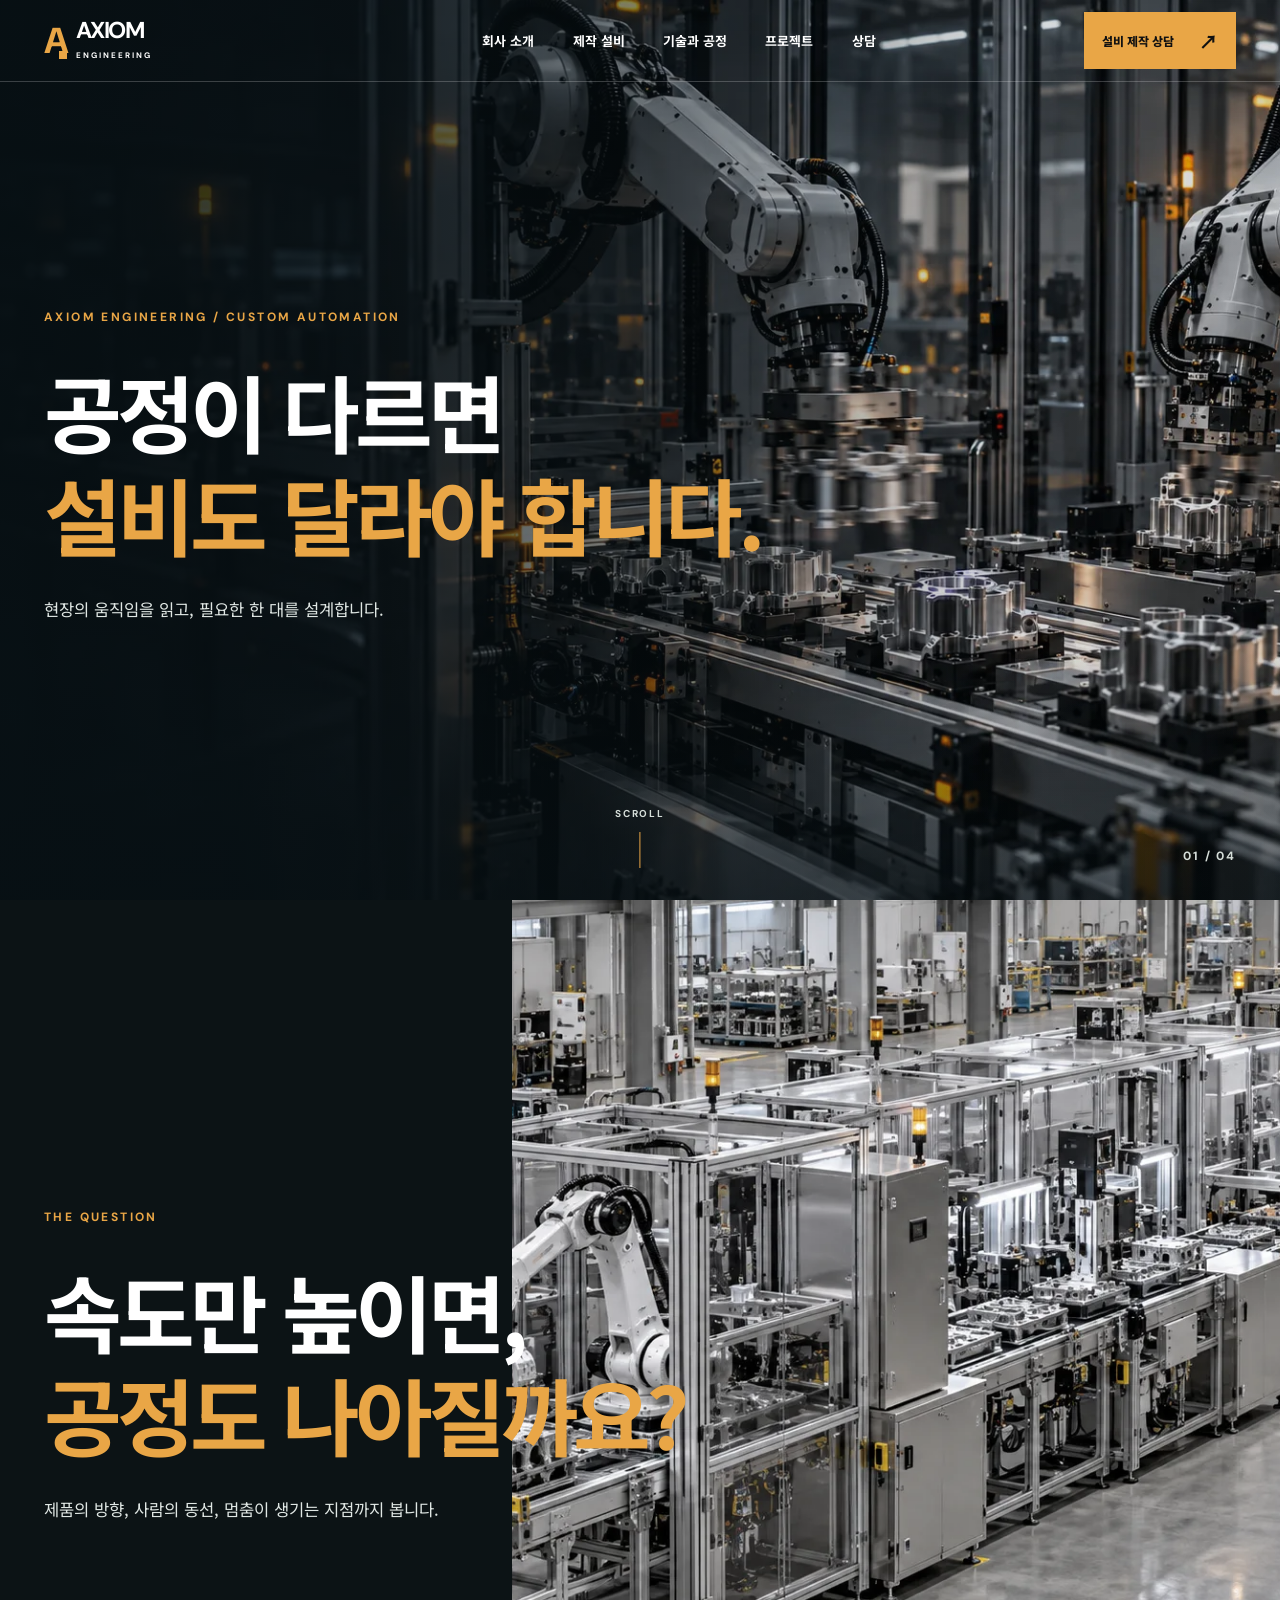
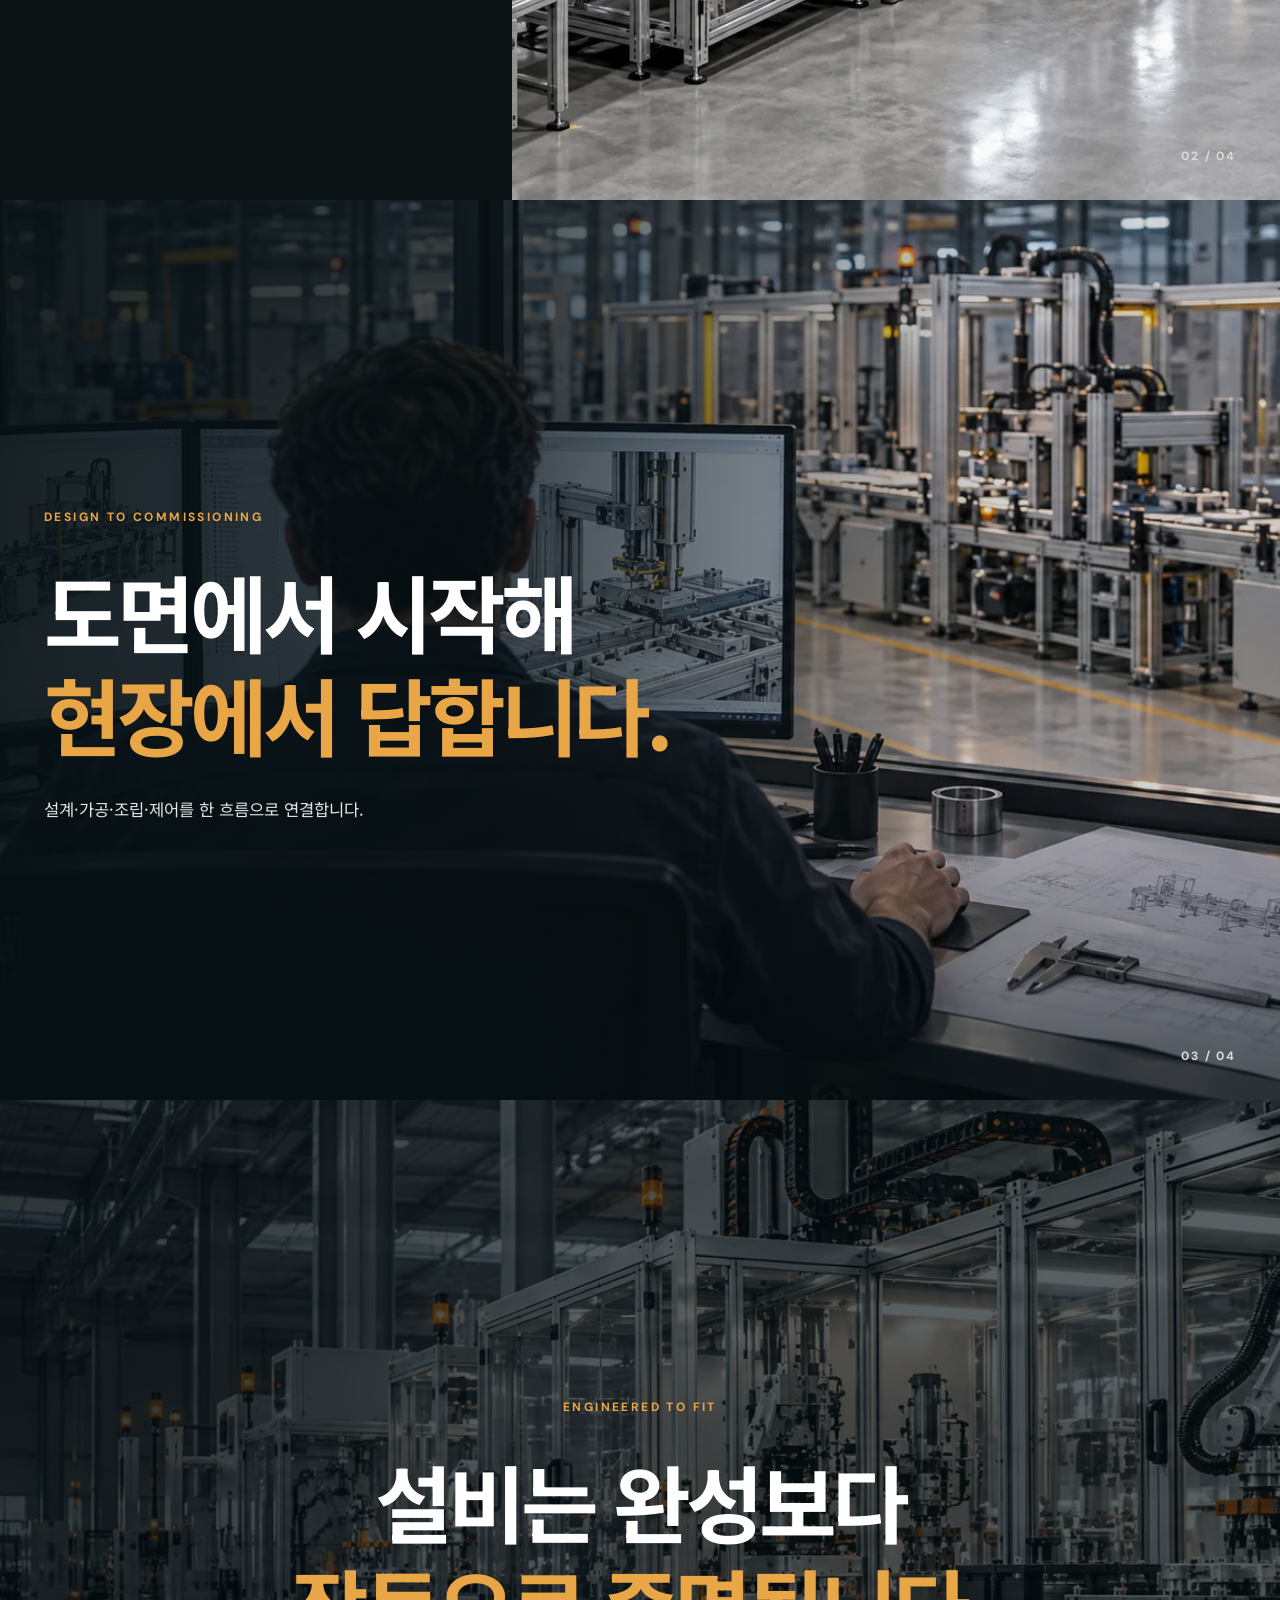
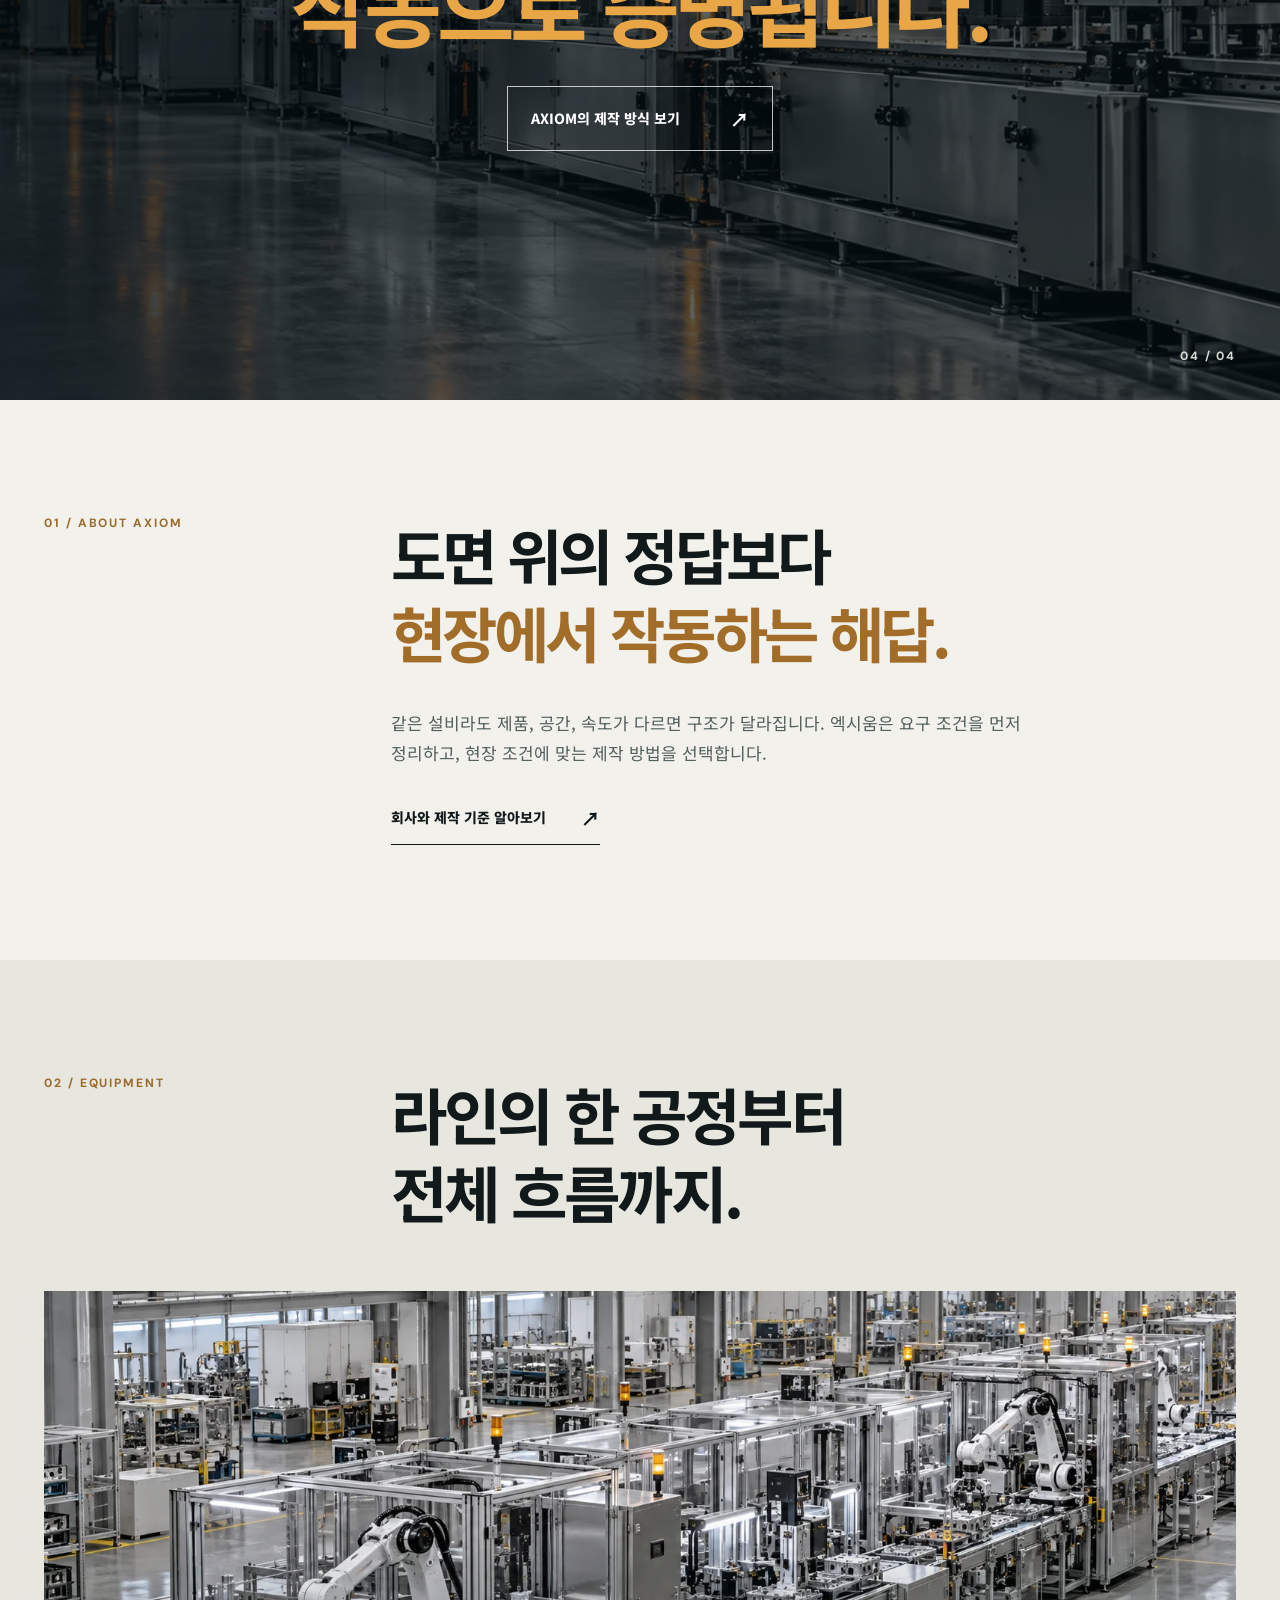
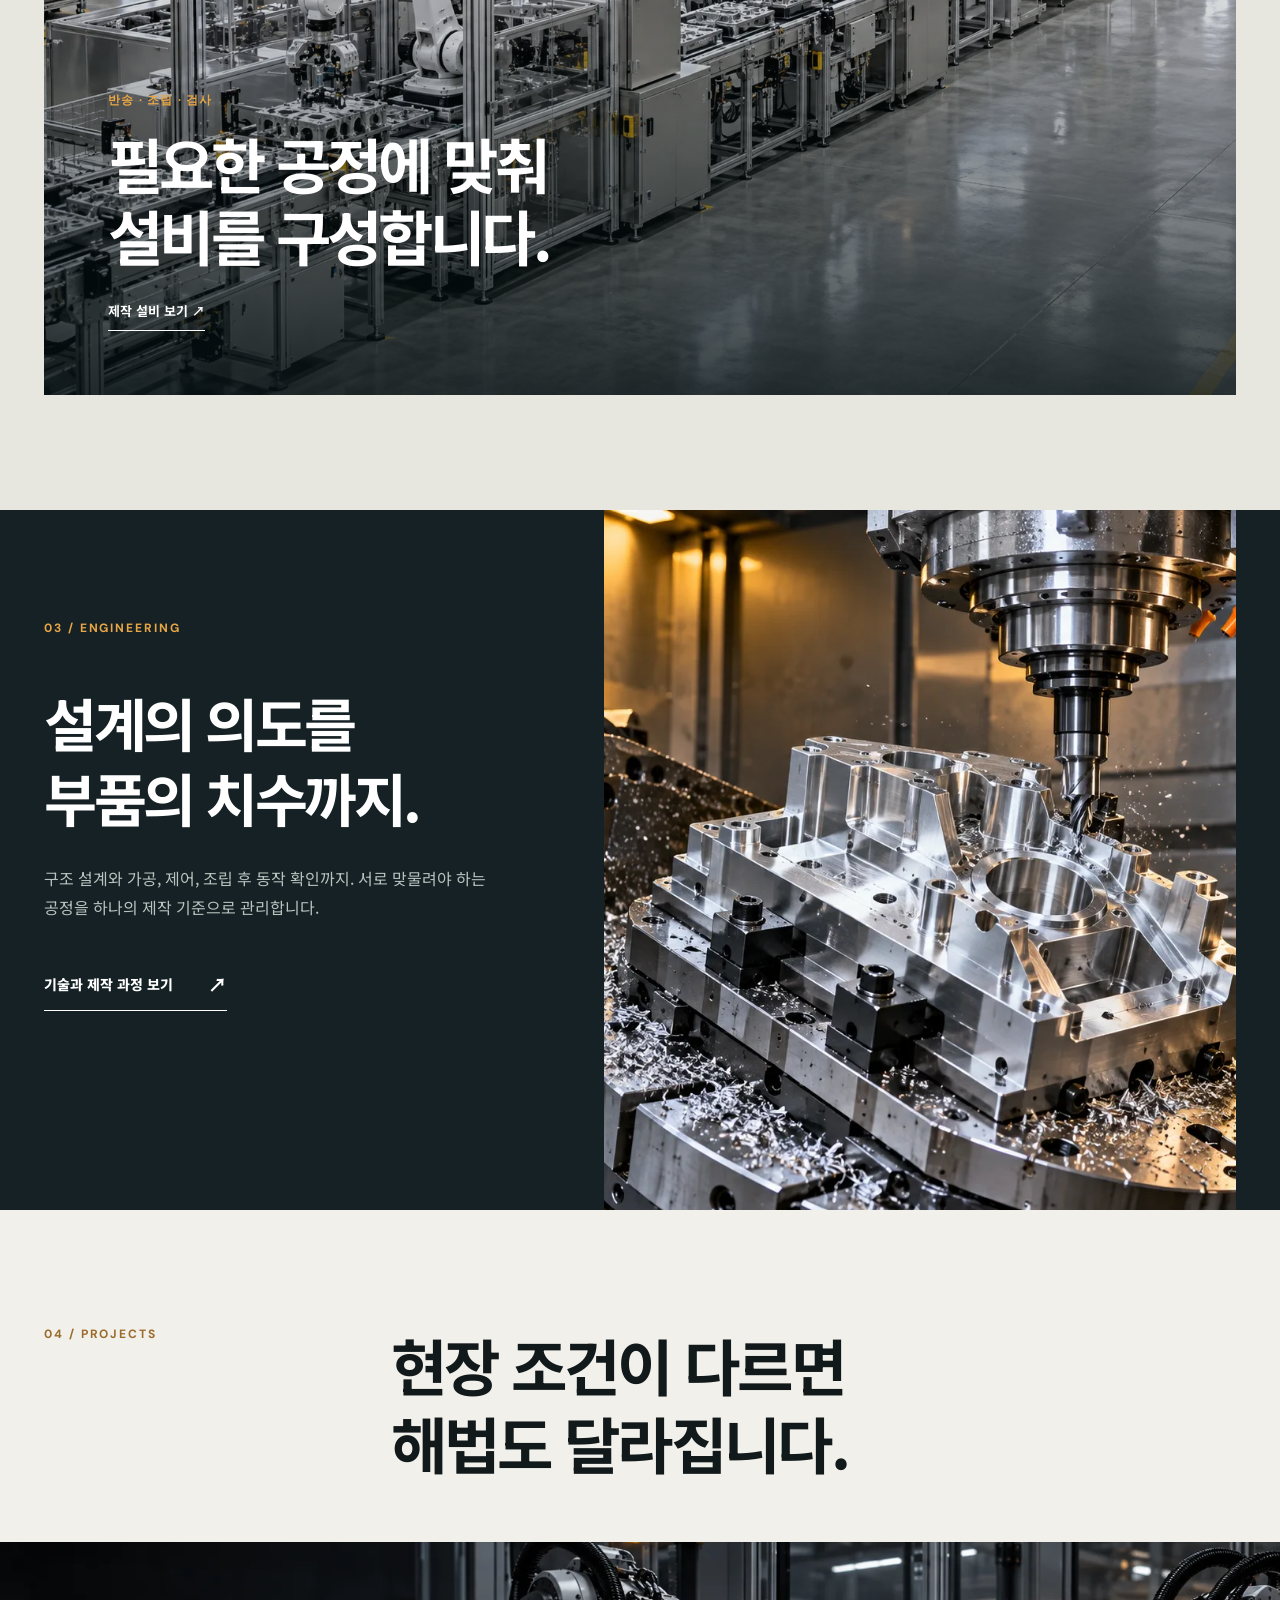
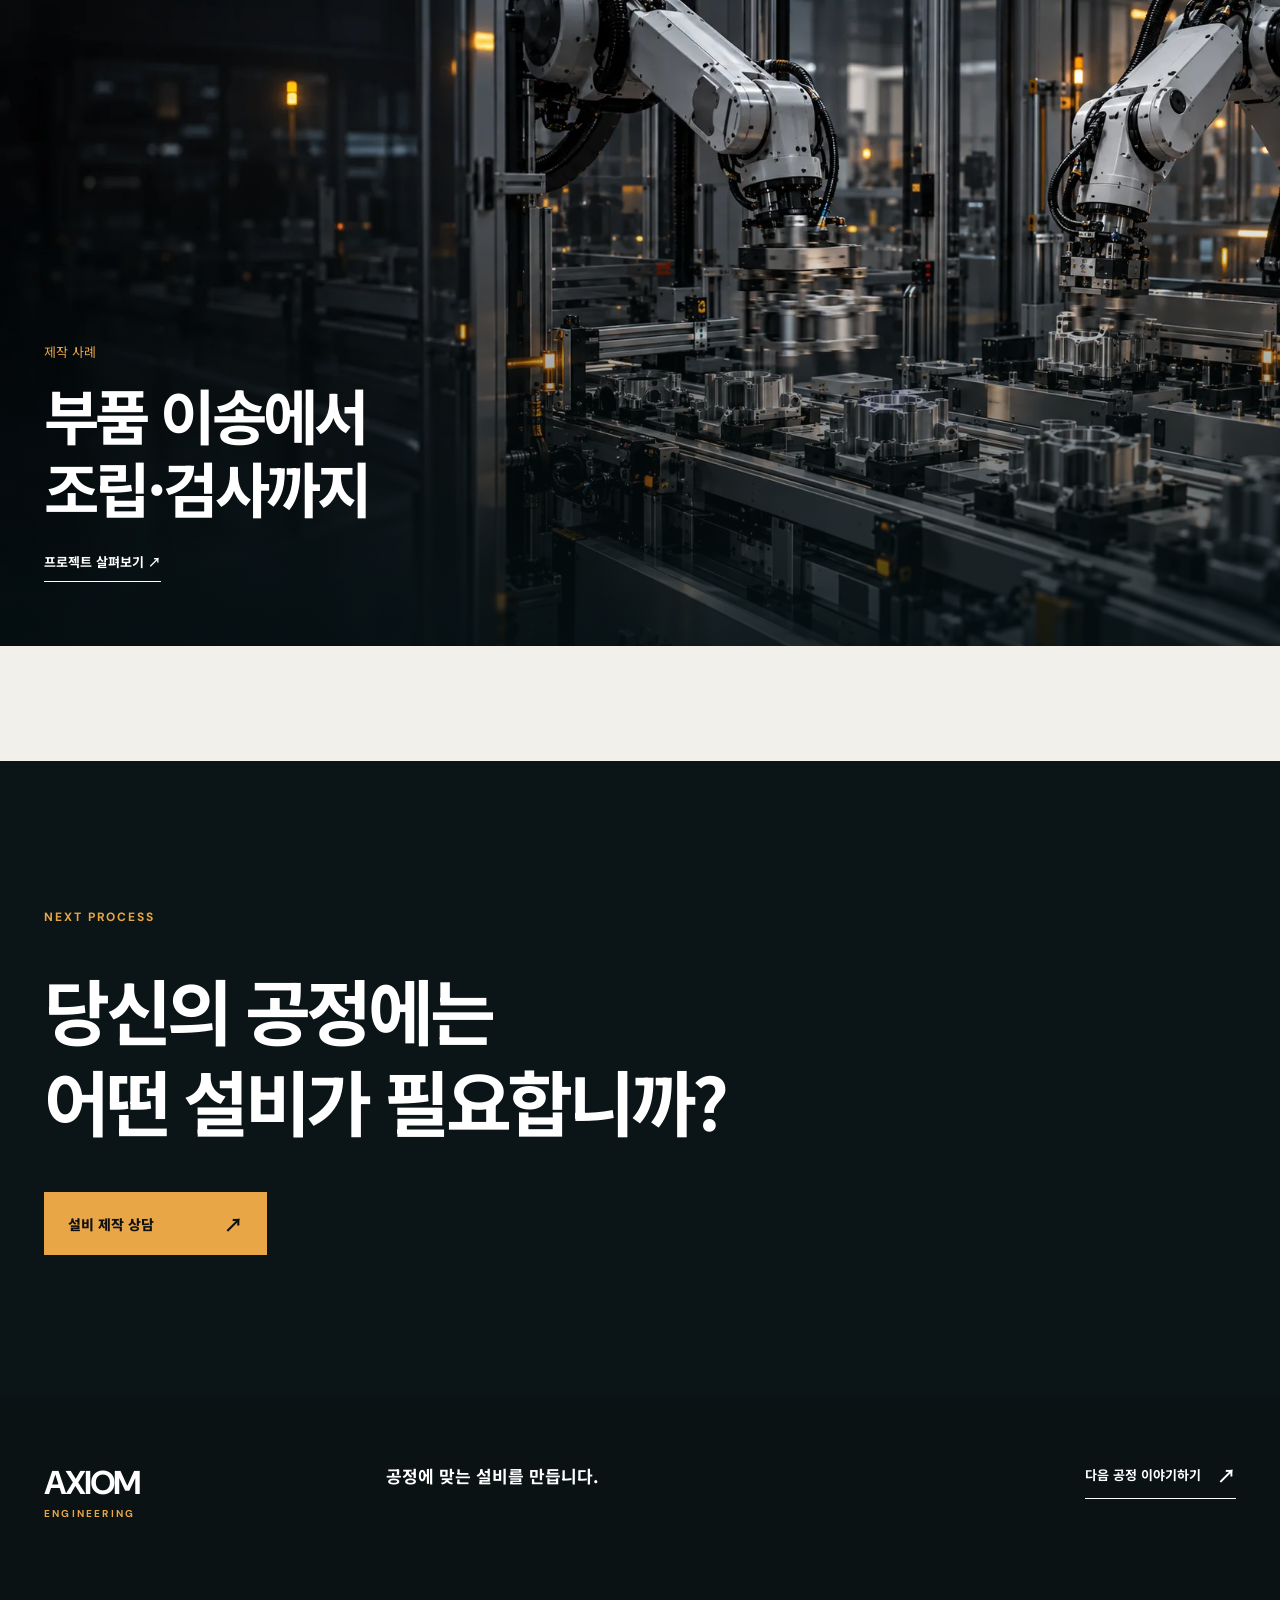
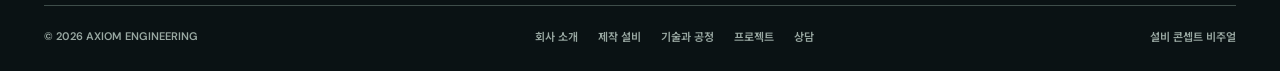
==== index.html @ be12b3aa "Add files via upload" ====
<!doctype html><html lang="ko"><head><meta charset="utf-8"><meta name="viewport" content="width=device-width, initial-scale=1"><meta name="theme-color" content="#0d1518"><meta name="description" content="맞춤형 자동화 설비. 공정을 이해하는 설계부터 제작, 조립, 시운전까지."><title>공정에 맞는 설비를 만듭니다 | AXIOM ENGINEERING</title><link rel="icon" type="image/svg+xml" href="data:image/svg+xml,%3Csvg xmlns='http://www.w3.org/2000/svg' viewBox='0 0 64 64'%3E%3Crect width='64' height='64' fill='%23101719'/%3E%3Cpath d='M9 49 27 15h10l18 34H43l-5-10H26l-5 10Zm21-19h4l-2-6Z' fill='%23e9a646'/%3E%3C/svg%3E"><link rel="preload" href="assets/robot-cell.webp" as="image"><link rel="stylesheet" href="intro.css"><link rel="stylesheet" href="site.css"><script defer src="site.js"></script></head><body data-page="home" data-home="true"><a class="skip-link" href="#main">본문으로 바로가기</a><div class="intro" id="intro" aria-label="사이트 오프닝 애니메이션">
    <div class="intro-grain" aria-hidden="true"></div>
    <div class="steel-panel steel-panel--left" aria-hidden="true"><span class="panel-stamp">AX / 01</span></div>
    <div class="steel-panel steel-panel--right" aria-hidden="true"><span class="panel-stamp">ENGINEERED TO FIT</span></div>
    <div class="seam" aria-hidden="true"></div>
    <div class="bolt" aria-hidden="true"><div class="bolt-ring"><div class="bolt-head"><span class="bolt-slot"></span></div></div></div>
    <img class="driver" src="assets/driver.webp" alt="" aria-hidden="true">
    <div class="intro-mark" aria-hidden="true"><span>AXIOM</span><small>ENGINEERING</small></div>
    <button class="intro-skip" id="introSkip" type="button">건너뛰기 <span aria-hidden="true">↗</span></button>
  </div>
<header class="site-header" id="siteHeader"><a class="brand" href="index.html" aria-label="AXIOM ENGINEERING 홈"><span class="brand-a">A<span></span></span><span class="brand-word">AXIOM<small>ENGINEERING</small></span></a><nav class="desktop-nav" aria-label="주 메뉴"><a href="company.html" >회사 소개</a><a href="equipment.html" >제작 설비</a><a href="engineering.html" >기술과 공정</a><a href="projects.html" >프로젝트</a><a href="contact.html" >상담</a></nav><a class="header-cta" href="contact.html">설비 제작 상담 <span aria-hidden="true">↗</span></a><button class="menu-toggle" id="menuToggle" type="button" aria-controls="mobileMenu" aria-expanded="false" aria-label="메뉴 열기"><span></span><span></span></button></header><nav class="mobile-menu" id="mobileMenu" aria-label="모바일 메뉴"><a href="company.html" >회사 소개</a><a href="equipment.html" >제작 설비</a><a href="engineering.html" >기술과 공정</a><a href="projects.html" >프로젝트</a><a href="contact.html" >상담</a></nav><main id="main"><div class="story" id="prologue" aria-label="AXIOM의 제작 이야기"><section class="story-scene story-first" data-scene="1" style="--scene-image:url('assets/robot-cell.webp')" aria-labelledby="storyTitle"><div class="story-inner wrap"><p class="story-kicker">AXIOM ENGINEERING / CUSTOM AUTOMATION</p><h1 id="storyTitle">공정이 다르면<br><em>설비도 달라야 합니다.</em></h1><p class="story-lead">현장의 움직임을 읽고, 필요한 한 대를 설계합니다.</p></div><span class="scene-side">01 / 04</span><span class="scene-cue">SCROLL <i></i></span></section>
  <section class="story-scene story-question" data-scene="2" aria-labelledby="storyQuestion"><div class="story-question-image"><img src="assets/line.webp" alt="자동화 생산라인 콘셉트 비주얼" loading="lazy"></div><div class="story-inner wrap"><p class="story-kicker">THE QUESTION</p><h2 id="storyQuestion">속도만 높이면,<br><em>공정도 나아질까요?</em></h2><p class="story-lead">제품의 방향, 사람의 동선, 멈춤이 생기는 지점까지 봅니다.</p></div><span class="scene-side">02 / 04</span></section>
  <section class="story-scene story-design" data-scene="3" style="--scene-image:url('assets/design.webp')" aria-labelledby="storyDesign"><div class="story-inner wrap"><p class="story-kicker">DESIGN TO COMMISSIONING</p><h2 id="storyDesign">도면에서 시작해<br><em>현장에서 답합니다.</em></h2><p class="story-lead">설계·가공·조립·제어를 한 흐름으로 연결합니다.</p></div><span class="scene-side">03 / 04</span></section>
  <section class="story-scene story-gateway" data-scene="4" style="--scene-image:url('assets/hero.webp')" aria-labelledby="storyGateway"><div class="story-inner wrap"><p class="story-kicker">ENGINEERED TO FIT</p><h2 id="storyGateway">설비는 완성보다<br><em>작동으로 증명됩니다.</em></h2><a class="gateway-link" href="#site-home">AXIOM의 제작 방식 보기 <span aria-hidden="true">↗</span></a></div><span class="scene-side">04 / 04</span></section></div>
  <div id="site-home" class="home-chapter"><section class="home-thesis pad-section"><div class="wrap thesis-layout"><span class="chapter-label">01 / ABOUT AXIOM</span><div><h2>도면 위의 정답보다<br><em>현장에서 작동하는 해답.</em></h2><p>같은 설비라도 제품, 공간, 속도가 다르면 구조가 달라집니다. 엑시움은 요구 조건을 먼저 정리하고, 현장 조건에 맞는 제작 방법을 선택합니다.</p><a class="under-link" href="company.html">회사와 제작 기준 알아보기 <span aria-hidden="true">↗</span></a></div></div></section>
  <section class="home-equipment pad-section"><div class="wrap"><div class="feature-heading"><span class="chapter-label">02 / EQUIPMENT</span><h2>라인의 한 공정부터<br>전체 흐름까지.</h2></div><a class="equipment-feature" href="equipment.html"><img src="assets/line.webp" alt="자동 반송 및 조립라인 콘셉트 비주얼" loading="lazy"><span class="equipment-feature-copy"><small>반송 · 조립 · 검사</small><strong>필요한 공정에 맞춰<br>설비를 구성합니다.</strong><b>제작 설비 보기 ↗</b></span></a></div></section>
  <section class="home-process"><div class="wrap"><div><span class="chapter-label light">03 / ENGINEERING</span><h2>설계의 의도를<br>부품의 치수까지.</h2><p>구조 설계와 가공, 제어, 조립 후 동작 확인까지. 서로 맞물려야 하는 공정을 하나의 제작 기준으로 관리합니다.</p><a class="under-link light-link" href="engineering.html">기술과 제작 과정 보기 <span aria-hidden="true">↗</span></a></div><img src="assets/machining.webp" alt="정밀 금속 가공 콘셉트 비주얼" loading="lazy"></div></section>
  <section class="home-project pad-section"><div class="wrap project-home-head"><span class="chapter-label">04 / PROJECTS</span><h2>현장 조건이 다르면<br>해법도 달라집니다.</h2></div><a class="project-home-image" href="projects.html"><img src="assets/robot-cell.webp" alt="로봇 조립 셀 콘셉트 비주얼" loading="lazy"><span><small>제작 사례</small><strong>부품 이송에서<br>조립·검사까지</strong><b>프로젝트 살펴보기 ↗</b></span></a></section>
  <section class="home-finale"><div class="wrap"><span class="chapter-label light">NEXT PROCESS</span><h2>당신의 공정에는<br>어떤 설비가 필요합니까?</h2><a class="solid-link" href="contact.html">설비 제작 상담 <span aria-hidden="true">↗</span></a></div></section></div></main><footer class="site-footer"><div class="footer-top wrap"><a class="footer-logo" href="index.html">AXIOM <span>ENGINEERING</span></a><p>공정에 맞는 설비를 만듭니다.</p><a href="contact.html" class="footer-contact">다음 공정 이야기하기 <span aria-hidden="true">↗</span></a></div><div class="footer-bottom wrap"><span>© 2026 AXIOM ENGINEERING</span><nav aria-label="하단 메뉴"><a href="company.html">회사 소개</a><a href="equipment.html">제작 설비</a><a href="engineering.html">기술과 공정</a><a href="projects.html">프로젝트</a><a href="contact.html">상담</a></nav><span>설비 콘셉트 비주얼</span></div></footer></body></html>
---- intro.css ----
/* opening: all moving parts use compositor-friendly transforms */
.intro{position:fixed;inset:0;z-index:100;overflow:hidden;background:transparent;visibility:hidden;pointer-events:none}.intro.play{visibility:visible;pointer-events:auto}.intro.complete{visibility:hidden;transition:visibility 0s .4s}.intro-grain{position:absolute;inset:0;opacity:.13;background-image:repeating-linear-gradient(0deg,transparent 0 3px,#fff 3px 4px);pointer-events:none}.steel-panel{position:absolute;top:-2%;bottom:-2%;width:50.15%;background:linear-gradient(110deg,#455055 0%,#202a2e 15%,#596267 47%,#2f393d 70%,#171f22 100%);box-shadow:inset 0 0 50px #0d1417,inset 0 1px 1px #d8ddda;will-change:transform}.steel-panel:before{content:"";position:absolute;inset:0;background:repeating-linear-gradient(0deg,rgba(255,255,255,.018) 0 1px,transparent 1px 5px),linear-gradient(90deg,transparent 0 3%,rgba(0,0,0,.2) 3.2%,transparent 3.5% 96%,rgba(255,255,255,.22) 96.3%,transparent 96.6%)}.steel-panel:after{content:"";position:absolute;top:4%;bottom:4%;width:1px;background:rgba(255,255,255,.18);box-shadow:0 0 20px rgba(0,0,0,.6)}.steel-panel--left{left:0;border-right:2px solid #7e898b}.steel-panel--left:after{left:5%}.steel-panel--right{right:0;border-left:2px solid #697477}.steel-panel--right:after{right:5%}.panel-stamp{position:absolute;bottom:6%;left:8%;font:600 11px var(--latin);letter-spacing:.24em;color:#8e9a9d}.steel-panel--right .panel-stamp{left:auto;right:8%}.seam{position:absolute;z-index:2;top:0;bottom:0;left:50%;width:1px;background:#0a0f11;box-shadow:0 0 16px 8px rgba(0,0,0,.32)}.bolt{position:absolute;z-index:4;left:50%;top:50%;width:170px;height:170px;transform:translate(-50%,-50%);border-radius:50%;background:radial-gradient(circle at 35% 28%,#b9c0bf,#596367 36%,#161f23 63%,#a3adac 70%,#323d41 76%,#0f181b 85%);border:2px solid #99a3a4;box-shadow:0 22px 45px #05090bbd,0 0 0 12px #232e32,0 0 0 15px #758084;will-change:transform,opacity}.bolt-ring{position:absolute;inset:16px;border-radius:50%;border:3px solid #798589;box-shadow:inset 0 2px 8px #0c1417,0 1px 2px #e1e6e1}.bolt-head{position:absolute;inset:20px;border-radius:50%;background:radial-gradient(circle at 36% 27%,#d9dedb,#69757a 49%,#263136 72%,#10191c);border:2px solid #c4ccca;box-shadow:inset -9px -10px 17px #111a1e}.bolt-slot{position:absolute;left:50%;top:50%;width:64%;height:15%;transform:translate(-50%,-50%) rotate(-15deg);border-radius:10px;background:linear-gradient(#0b1417,#263236 55%,#536166);box-shadow:inset 0 2px 3px #050a0b,0 1px 1px #c5cecc}.bolt-slot:after{content:"";position:absolute;left:50%;top:50%;width:23%;height:430%;transform:translate(-50%,-50%);border-radius:8px;background:linear-gradient(90deg,#0b1417,#263236 55%,#536166);box-shadow:inset 0 2px 3px #050a0b}.driver{position:absolute;z-index:6;width:clamp(380px,45vw,630px);height:auto;left:50%;top:50%;transform:translate(100vw,-24%);filter:drop-shadow(0 18px 18px #05090ba8);will-change:transform,opacity}.intro-mark{position:absolute;z-index:3;top:8%;left:5%;display:flex;flex-direction:column;color:#d9dedc;font:700 clamp(32px,4vw,58px) var(--latin);letter-spacing:-.07em;line-height:.9}.intro-mark small{font-size:11px;letter-spacing:.27em;margin-top:12px}.intro-skip{position:absolute;z-index:8;right:4%;bottom:5%;border:0;background:none;color:#e8eae8;font:600 12px var(--font);letter-spacing:.05em;padding:12px}.intro-skip span{margin-left:8px;font-size:16px}.intro.play .intro-grain{animation:grainOut 3.5s ease forwards}.intro.play .driver{animation:driverMove 3.5s cubic-bezier(.28,.02,.24,1) forwards}.intro.play .bolt{animation:boltMove 3.5s ease-in-out forwards}.intro.play .bolt-slot{animation:slotTurn 3.5s ease-in-out forwards}.intro.play .steel-panel--left{animation:panelLeft 3.5s cubic-bezier(.7,0,.19,1) forwards}.intro.play .steel-panel--right{animation:panelRight 3.5s cubic-bezier(.7,0,.19,1) forwards}.intro.play .seam{animation:seamOut 3.5s ease forwards}.intro.play .intro-mark,.intro.play .intro-skip{animation:markOut 3.5s ease forwards}@keyframes grainOut{0%,67%{opacity:.13}82%,100%{opacity:0}}@keyframes driverMove{0%,10%{transform:translate(100vw,-24%)}34%{transform:translate(1.5%,-24%)}42%,59%{transform:translate(0,-24%)}73%{transform:translate(31%,-24%)}100%{transform:translate(110vw,-24%)}}@keyframes boltMove{0%,36%{transform:translate(-50%,-50%) scale(1);opacity:1}60%{transform:translate(-50%,-50%) scale(.88);opacity:1}73%{transform:translate(36%,-50%) scale(.75);opacity:1}83%,100%{transform:translate(180vw,-50%) scale(.68);opacity:0}}@keyframes slotTurn{0%,38%{transform:translate(-50%,-50%) rotate(-15deg)}60%{transform:translate(-50%,-50%) rotate(-735deg)}100%{transform:translate(-50%,-50%) rotate(-735deg)}}@keyframes panelLeft{0%,67%{transform:translateX(0)}100%{transform:translateX(-103%)}}@keyframes panelRight{0%,67%{transform:translateX(0)}100%{transform:translateX(103%)}}@keyframes seamOut{0%,72%{opacity:1}100%{opacity:0}}@keyframes markOut{0%,70%{opacity:1}100%{opacity:0}}.intro.complete .steel-panel--left{transform:translateX(-103%)}.intro.complete .steel-panel--right{transform:translateX(103%)}
@media(max-width:520px){.intro-mark{top:8%;left:7%}.bolt{width:120px;height:120px;box-shadow:0 18px 35px #05090bbd,0 0 0 8px #232e32,0 0 0 10px #758084}.bolt-ring{inset:11px}.bolt-head{inset:13px}.driver{width:250px;left:35%}.panel-stamp{font-size:8px}}
---- site.css ----
@import url('https://fonts.googleapis.com/css2?family=DM+Sans:wght@400;500;600;700&family=Noto+Sans+KR:wght@400;500;600;700;800&display=swap');
:root{--ink:#11191b;--deep:#0d1518;--panel:#172225;--paper:#f2f1ec;--warm:#e7e6df;--white:#fafaf7;--orange:#e9a646;--muted:#64706e;--line:#bfc6c1;--latin:'DM Sans',Arial,sans-serif;--font:'Noto Sans KR',Arial,sans-serif}*{box-sizing:border-box}html{scroll-behavior:smooth;scroll-padding-top:68px}body{margin:0;background:var(--paper);color:var(--ink);font-family:var(--font);word-break:keep-all;overflow-x:hidden}body.intro-active{overflow:hidden}button,input,textarea,select{font:inherit}button{cursor:pointer}a{color:inherit;text-decoration:none}img{display:block;width:100%;height:100%;object-fit:cover}h1,h2,h3,p,figure{margin-top:0}h1,h2,h3{letter-spacing:-.06em}p{line-height:1.8}em{font-style:normal;color:var(--orange)}::selection{background:var(--orange);color:var(--deep)}:focus-visible{outline:2px solid var(--orange);outline-offset:4px}.skip-link{position:fixed;z-index:120;top:-60px;left:20px;background:#fff;color:#111;padding:12px}.skip-link:focus{top:12px}.wrap{width:min(calc(100% - 88px),1440px);margin-inline:auto}.pad-section{padding:clamp(92px,9vw,150px) 0}.chapter-label{font:700 12px var(--latin);letter-spacing:.16em;color:#9b6b2b;white-space:nowrap}.chapter-label.light{color:var(--orange)}.under-link{display:inline-flex;align-items:center;gap:35px;font-size:14px;font-weight:800;padding:0 0 13px;border-bottom:1px solid currentColor;transition:color .2s}.under-link:hover{color:#ae7222}.under-link span,.solid-link span,.header-cta span,.gateway-link span,.footer-contact span{font-size:19px;transition:transform .25s}.under-link:hover span,.solid-link:hover span,.header-cta:hover span,.gateway-link:hover span,.footer-contact:hover span{transform:translate(4px,-4px)}.solid-link{display:inline-flex;align-items:center;justify-content:space-between;gap:70px;background:var(--orange);color:#111;padding:18px 24px;font-size:14px;font-weight:800;transition:background .25s}.solid-link:hover{background:#f4bc68}
/* global navigation */
.site-header{position:fixed;z-index:40;top:0;left:0;right:0;height:82px;padding:0 44px;display:flex;align-items:center;color:#fff;border-bottom:1px solid #ffffff35;transition:height .3s,background .3s,box-shadow .3s}.site-header.scrolled{height:68px;background:#0d1518f5;box-shadow:0 9px 24px #0004}.brand{display:flex;align-items:center;gap:11px;min-width:230px}.brand-a{position:relative;color:var(--orange);font:800 36px var(--latin);letter-spacing:-.12em}.brand-a span{display:block;position:absolute;width:8px;height:8px;background:var(--orange);bottom:5px;right:-2px}.brand-word{font:700 23px var(--latin);line-height:.86;letter-spacing:-.065em}.brand-word small{display:block;font:700 8px var(--latin);letter-spacing:.26em;margin-top:9px}.desktop-nav{display:flex;justify-content:center;align-items:center;gap:clamp(19px,3vw,48px);flex:1}.desktop-nav a{font-size:13px;font-weight:700;white-space:nowrap;transition:color .2s}.desktop-nav a:hover,.desktop-nav a[aria-current=page]{color:var(--orange)}.header-cta{background:var(--orange);color:#111;display:flex;align-items:center;gap:25px;padding:15px 18px;font-size:12px;font-weight:800;white-space:nowrap}.menu-toggle{display:none;width:43px;height:43px;padding:9px;background:transparent;border:0;margin-left:auto}.menu-toggle span{display:block;height:2px;background:#fff;margin:7px 0;transition:transform .25s}.mobile-menu{display:none}.menu-toggle[aria-expanded=true] span:first-child{transform:translateY(4.5px) rotate(45deg)}.menu-toggle[aria-expanded=true] span:last-child{transform:translateY(-4.5px) rotate(-45deg)}
/* full-screen opening chapters */
.story-scene{height:100svh;min-height:680px;position:relative;isolation:isolate;display:flex;align-items:center;color:#fff;overflow:hidden;background:#101a1d}.story-scene:before{content:"";position:absolute;z-index:-2;inset:0;background-image:var(--scene-image);background-position:center;background-size:cover;transform:scale(1.04);transition:transform 2s ease}.story-scene.is-visible:before{transform:scale(1)}.story-scene:after{content:"";position:absolute;z-index:-1;inset:0;background:linear-gradient(90deg,#071014e8 0%,#071014a8 38%,#07101425 78%),linear-gradient(0deg,#07101480,transparent 28%)}.story-inner{position:relative;z-index:1;padding-top:50px}.story-kicker{font:700 12px var(--latin);letter-spacing:.2em;color:var(--orange);margin-bottom:34px}.story-scene h1,.story-scene h2{font-size:clamp(58px,6.6vw,110px);line-height:1.22;font-weight:700;margin:0 0 30px;max-width:1100px}.story-lead{font-size:clamp(16px,1.3vw,20px);color:#e0e7e4;max-width:650px}.scene-side{position:absolute;right:44px;bottom:36px;font:700 12px var(--latin);letter-spacing:.15em;color:#d6ded9}.scene-cue{position:absolute;left:50%;bottom:32px;transform:translateX(-50%);display:flex;flex-direction:column;align-items:center;gap:12px;font:700 10px var(--latin);letter-spacing:.17em;color:#d6ded9}.scene-cue i{width:1px;height:36px;background:var(--orange)}.story-first:before{background-position:center}.story-question{background:#0c1315}.story-question:before{display:none}.story-question:after{background:linear-gradient(90deg,#0c1315 0%,#0c1315eb 42%,#0c131534 76%)}.story-question-image{position:absolute;inset:0 0 0 40%;overflow:hidden}.story-question-image img{object-position:center;filter:saturate(.75)}.story-question .story-inner{z-index:2}.story-question h2{max-width:920px}.story-design:before{background-position:center}.story-design:after{background:linear-gradient(90deg,#061014e8 0%,#061014bc 39%,#0610142c 78%),linear-gradient(0deg,#06101488,transparent 30%)}.story-gateway:after{background:#061014a8}.story-gateway .story-inner{text-align:center}.story-gateway h2{margin-inline:auto}.story-gateway .story-lead{margin-inline:auto}.gateway-link{display:inline-flex;align-items:center;gap:50px;border:1px solid #ffffffbd;padding:18px 23px;font-size:14px;font-weight:800;transition:background .25s,color .25s}.gateway-link:hover{background:#fff;color:#111}.story-scene .story-kicker,.story-scene h1,.story-scene h2,.story-scene .story-lead,.story-scene .gateway-link{transition:opacity .8s,transform .8s;transform:translateY(0);opacity:1}.js-motion .story-scene:not(.is-visible) .story-kicker,.js-motion .story-scene:not(.is-visible) h1,.js-motion .story-scene:not(.is-visible) h2,.js-motion .story-scene:not(.is-visible) .story-lead,.js-motion .story-scene:not(.is-visible) .gateway-link{opacity:0;transform:translateY(30px)}
/* home below the cinematic sequence */
.home-thesis{background:var(--paper)}.thesis-layout,.intro-layout{display:grid;grid-template-columns:27% 1fr;gap:25px}.thesis-layout h2,.intro-layout h2{font-size:clamp(40px,4.7vw,72px);line-height:1.3;margin:0 0 36px}.thesis-layout h2 em{color:#a26c29}.thesis-layout p,.intro-layout p{max-width:650px;font-size:17px;color:#54605d;margin-bottom:35px}.home-equipment{background:var(--warm)}.feature-heading{display:grid;grid-template-columns:27% 1fr;gap:25px;align-items:start;margin-bottom:60px}.feature-heading h2{font-size:clamp(42px,4.8vw,74px);line-height:1.27;margin:0}.equipment-feature{height:clamp(480px,55vw,760px);position:relative;display:block;overflow:hidden;background:#1c292a}.equipment-feature:after,.project-home-image:after{content:"";position:absolute;inset:0;background:linear-gradient(0deg,#051013cf,transparent 68%)}.equipment-feature img,.project-home-image img{transition:transform .9s}.equipment-feature:hover img,.project-home-image:hover img{transform:scale(1.035)}.equipment-feature-copy{position:absolute;z-index:1;left:clamp(28px,5vw,74px);right:clamp(28px,5vw,74px);bottom:clamp(29px,5vw,68px);color:#fff;display:flex;flex-direction:column;align-items:flex-start}.equipment-feature-copy small{font:700 12px var(--latin);letter-spacing:.1em;color:var(--orange);margin-bottom:18px}.equipment-feature-copy strong{font-size:clamp(35px,4.7vw,72px);line-height:1.2;letter-spacing:-.06em}.equipment-feature-copy b{font-size:13px;margin-top:30px;border-bottom:1px solid #fff;padding-bottom:10px}.home-process{background:#152124;color:#fff}.home-process>.wrap{display:grid;grid-template-columns:47% 53%;min-height:700px}.home-process>.wrap>div{padding:clamp(80px,8vw,130px) clamp(42px,6vw,100px) clamp(80px,8vw,130px) 0}.home-process h2{font-size:clamp(40px,4.5vw,70px);line-height:1.3;margin:48px 0 30px}.home-process p{max-width:490px;color:#b8c3c0;font-size:16px;margin-bottom:48px}.home-process img{min-height:700px}.light-link{color:#fff}.home-project{background:#f1f0eb}.project-home-head{display:grid;grid-template-columns:27% 1fr;gap:25px;margin-bottom:60px}.project-home-head h2{font-size:clamp(42px,4.8vw,74px);line-height:1.27;margin:0}.project-home-image{display:block;height:clamp(470px,55vw,760px);position:relative;overflow:hidden;background:#1a2427}.project-home-image>span{position:absolute;z-index:1;bottom:clamp(28px,5vw,70px);left:max(44px,calc((100% - 1352px)/2));color:#fff;display:flex;flex-direction:column;align-items:flex-start}.project-home-image small{font-size:13px;color:var(--orange);margin-bottom:16px}.project-home-image strong{font-size:clamp(36px,4.7vw,72px);line-height:1.22;letter-spacing:-.06em}.project-home-image b{font-size:13px;border-bottom:1px solid #fff;margin-top:28px;padding-bottom:10px}.home-finale{background:#0b1518;color:#fff;padding:clamp(100px,11vw,185px) 0}.home-finale h2{font-size:clamp(42px,5.6vw,86px);line-height:1.28;margin:38px 0 45px}
/* shared internal-page hero */
.sub-hero{height:min(760px,80svh);min-height:560px;position:relative;isolation:isolate;display:flex;align-items:center;color:#fff;background:#152024}.sub-hero:before{content:"";position:absolute;z-index:-2;inset:0;background-image:var(--hero-image);background-position:var(--hero-position);background-size:cover}.sub-hero:after{content:"";position:absolute;z-index:-1;inset:0;background:linear-gradient(90deg,#061013dc,#06101391 48%,#06101322),linear-gradient(0deg,#06101376,transparent 30%)}.sub-hero-inner{padding-top:75px}.sub-hero-kicker{font:700 12px var(--latin);letter-spacing:.2em;color:var(--orange)}.sub-hero h1{font-size:clamp(53px,6vw,94px);line-height:1.22;margin:34px 0 25px;max-width:1200px}.sub-hero p{font-size:clamp(16px,1.3vw,20px);color:#e0e7e4}.sub-hero-foot{position:absolute;bottom:28px;left:50%;transform:translateX(-50%);display:flex;justify-content:space-between;font:700 11px var(--latin);letter-spacing:.12em;color:#c5d0cb}.sub-hero-foot span:last-child{font-family:var(--font);letter-spacing:0}.editorial-intro,.equipment-intro,.engineering-intro,.projects-intro,.contact-intro{background:var(--paper)}.intro-layout h2{margin-top:-13px}.statement-band{background:#111d20;color:#fff;padding:clamp(75px,8vw,130px) 0}.statement-band p{font-size:clamp(31px,4.2vw,65px);font-weight:700;letter-spacing:-.055em;line-height:1.5;margin:0;padding:10px 0;border-bottom:1px solid #536062}.statement-band p:first-child{border-top:1px solid #536062}.statement-band p:nth-child(2){color:var(--orange)}.company-method{background:#e5e6e0}.method-grid{display:grid;grid-template-columns:55% 45%;background:#f1f1ed}.method-grid figure{margin:0;min-height:680px;position:relative}.method-grid figcaption{position:absolute;bottom:22px;left:28px;color:#fff;background:#0d1518bb;padding:8px 11px;font-size:12px}.method-copy{padding:clamp(30px,5vw,75px);display:flex;flex-direction:column;justify-content:space-around}.method-copy>div{padding:24px 0;border-bottom:1px solid #bec6c1}.method-copy>div:first-child{border-top:1px solid #bec6c1}.method-copy b{font:700 12px var(--latin);color:#a36d27}.method-copy h3{font-size:clamp(22px,2.3vw,33px);margin:12px 0}.method-copy p{font-size:14px;color:#64706b;margin:0}.next-page{display:block;position:relative;isolation:isolate;min-height:310px;color:#fff;background:#111d20;overflow:hidden}.next-page:before{content:"";position:absolute;z-index:-2;inset:0;background:var(--next-image) center/cover;filter:grayscale(.2);transition:transform .6s}.next-page:hover:before{transform:scale(1.04)}.next-page:after{content:"";position:absolute;z-index:-1;inset:0;background:#071114c9}.next-page>span{min-height:310px;display:grid;grid-template-columns:27% 1fr auto;gap:22px;align-items:center}.next-page small{font:700 12px var(--latin);letter-spacing:.13em;color:var(--orange)}.next-page strong{font-size:clamp(32px,4vw,60px);letter-spacing:-.06em;line-height:1.3}.next-page b{font-size:36px;font-weight:400}
/* equipment */
.equipment-showcase{background:#e3e5df}.equipment-tabs{display:grid;grid-template-columns:repeat(3,1fr);border-top:1px solid #aeb8b2;border-bottom:1px solid #aeb8b2;margin-bottom:42px}.equipment-tabs button{display:flex;align-items:center;gap:22px;padding:25px 20px 25px 0;border:0;border-right:1px solid #b6beb9;background:none;color:#737e79;text-align:left;font:700 12px var(--latin);transition:color .2s,background .2s}.equipment-tabs button:not(:first-child){padding-left:20px}.equipment-tabs button:last-child{border-right:0}.equipment-tabs button span{font:700 clamp(16px,1.75vw,25px) var(--font);letter-spacing:-.04em}.equipment-tabs button[aria-selected=true]{color:#142023}.equipment-tabs button[aria-selected=true]:first-letter{color:#a66e2a}.equipment-panel{display:grid;grid-template-columns:56% 44%;min-height:640px;background:#f5f5f0}.equipment-photo{min-height:640px;position:relative;overflow:hidden}.equipment-photo img{transition:opacity .3s,transform .5s}.equipment-photo.changing img{opacity:.3;transform:scale(1.05)}.equipment-photo span{position:absolute;left:24px;bottom:22px;background:#0c171ac4;color:#fff;padding:9px 11px;font-size:11px}.equipment-info{padding:clamp(45px,5.4vw,83px);display:flex;flex-direction:column;align-items:flex-start}.equipment-info small{font:700 12px var(--latin);letter-spacing:.13em;color:#a06d31}.equipment-info h2{font-size:clamp(36px,3.65vw,57px);line-height:1.26;margin:30px 0}.equipment-info p{font-size:15px;color:#5c6763;max-width:460px}.tag-row{display:flex;flex-wrap:wrap;gap:8px;margin:23px 0 auto}.tag-row span{border:1px solid #c0c6c0;padding:9px 12px;font-size:11px}.equipment-info .under-link{margin-top:40px}.equipment-scope{background:#152124;color:#fff}.equipment-scope h2{font-size:clamp(42px,4.8vw,72px);line-height:1.28;margin:36px 0 65px}.scope-grid{display:grid;grid-template-columns:repeat(4,1fr);border-top:1px solid #68736f;border-bottom:1px solid #68736f}.scope-grid>div{padding:25px 18px 25px 0;border-right:1px solid #68736f;display:flex;flex-direction:column}.scope-grid>div:not(:first-child){padding-left:18px}.scope-grid>div:last-child{border-right:0}.scope-grid b{font:700 12px var(--latin);color:var(--orange)}.scope-grid strong{font-size:clamp(24px,2.6vw,38px);margin:38px 0 12px}.scope-grid p{color:#bdc8c2;font-size:13px;margin:0}
/* engineering */
.engineering-visual{height:clamp(500px,58vw,780px);position:relative;color:#fff;overflow:hidden}.engineering-visual:after{content:"";position:absolute;inset:0;background:linear-gradient(0deg,#061115bd,transparent 65%)}.engineering-visual .wrap{position:absolute;z-index:1;left:50%;bottom:60px;transform:translateX(-50%);display:flex;flex-direction:column;align-items:flex-start}.engineering-visual span{color:var(--orange);font-size:13px;font-weight:700;margin-bottom:18px}.engineering-visual strong{font-size:clamp(40px,5.2vw,80px);line-height:1.25;letter-spacing:-.06em}.process-section{background:#e6e8e2}.process-steps{display:grid;grid-template-columns:repeat(4,1fr);border-top:1px solid #aeb8b2;border-bottom:1px solid #aeb8b2}.process-steps button{display:flex;flex-direction:column;align-items:flex-start;gap:40px;text-align:left;padding:25px 18px 25px 0;border:0;border-right:1px solid #aeb8b2;background:none;color:#82908a;transition:color .2s,background .2s}.process-steps button:not(:first-child){padding-left:18px}.process-steps button:last-child{border:0}.process-steps button.is-active{color:#172123;background:#d7dbd3}.process-steps small{font:700 12px var(--latin);color:#a16e30}.process-steps strong{font-size:clamp(20px,2.2vw,32px);letter-spacing:-.04em}.process-description{display:grid;grid-template-columns:27% 1fr;gap:24px;padding:32px 0 0;min-height:155px}.process-description span{font:700 12px var(--latin);color:#9b6b2b;letter-spacing:.12em}.process-description p{font-size:16px;max-width:730px;color:#54625d;margin:0}.quality-section{background:#101b1e;color:#fff}.quality-layout{display:grid;grid-template-columns:1.2fr .8fr;gap:10vw}.quality-layout h2{font-size:clamp(40px,4.5vw,70px);line-height:1.28;margin:40px 0 28px}.quality-layout p{font-size:16px;color:#bbc7c2;max-width:530px}.quality-layout ol{list-style:none;margin:0;padding:0;align-self:center;border-top:1px solid #55645f}.quality-layout li{display:flex;gap:30px;align-items:center;border-bottom:1px solid #55645f;padding:18px 0;font-size:clamp(17px,2vw,26px);font-weight:700}.quality-layout li span{font:700 12px var(--latin);color:var(--orange)}
/* projects */
.case-feature{background:#e5e7e0;padding-bottom:95px}.case-photo{height:clamp(480px,54vw,760px);position:relative}.case-photo span{position:absolute;bottom:24px;left:25px;color:#fff;background:#091518b8;padding:10px 13px;font:700 12px var(--latin);letter-spacing:.1em}.case-copy{display:grid;grid-template-columns:1fr .5fr;gap:60px;border-bottom:1px solid #aeb9b2;padding:42px 0}.case-copy small,.case-list small{font-size:12px;font-weight:700;color:#a46e2b}.case-copy h2{font-size:clamp(36px,4.6vw,68px);line-height:1.25;margin:17px 0 0}.case-copy p{font-size:15px;color:#5b6761;align-self:end;margin:0}.case-list{background:#f2f1ec}.case-list article{display:grid;grid-template-columns:8% 1fr 37%;gap:35px;align-items:center;border-top:1px solid #b8c0ba;padding:35px 0}.case-list article:last-child{border-bottom:1px solid #b8c0ba}.case-no{font:700 16px var(--latin);color:#a46e2b;align-self:start}.case-list h2{font-size:clamp(28px,3.4vw,52px);line-height:1.25;margin:14px 0 20px}.case-list p{font-size:14px;color:#5b6761;max-width:520px}.case-list img{height:280px}
/* inquiry */
.contact-workspace{background:#111d20;color:#fff}.contact-layout{display:grid;grid-template-columns:1fr .9fr;gap:clamp(60px,9vw,150px)}.contact-guide h2{font-size:clamp(40px,4.5vw,70px);line-height:1.26;margin:40px 0}.contact-guide ul{list-style:none;padding:0;margin:45px 0;border-top:1px solid #5b6865}.contact-guide li{border-bottom:1px solid #5b6865;padding:17px 0;font-size:17px;font-weight:700}.contact-guide li:before{content:'↗';color:var(--orange);font-family:var(--latin);margin-right:18px}.contact-guide p{font-size:14px;color:#bdc7c2}.brief-form{display:flex;flex-direction:column;align-self:center}.brief-form label{font-size:13px;font-weight:700;margin-bottom:10px}.brief-form select,.brief-form input,.brief-form textarea{border:1px solid #53635f;background:#19282a;color:#fff;border-radius:0;width:100%;padding:17px;margin-bottom:26px;outline:0;font-size:14px}.brief-form select:focus,.brief-form input:focus,.brief-form textarea:focus{border-color:var(--orange)}.brief-form select option{color:#111}.brief-form textarea{min-height:160px;resize:vertical}.brief-form ::placeholder{color:#9aa9a4}.form-submit{display:flex;justify-content:space-between;align-items:center;border:0;background:var(--orange);color:#111;padding:19px 21px;font-size:15px;font-weight:800}.form-submit:hover{background:#f1b968}.form-submit span{font-size:21px}.form-feedback{font-size:12px;color:#e8c68a;min-height:22px;margin:10px 0 0}.contact-end{background:#e5e8e1}.contact-end h2{font-size:clamp(40px,5vw,75px);line-height:1.27;margin:35px 0 45px}
/* footer */
.site-footer{background:#0a1214;color:#fff;padding:65px 0 27px}.footer-top{display:grid;grid-template-columns:27% 1fr auto;gap:20px;align-items:start}.footer-logo{font:700 33px var(--latin);letter-spacing:-.065em}.footer-logo span{display:block;font:700 10px var(--latin);letter-spacing:.22em;color:var(--orange);margin-top:3px}.footer-top p{font-size:17px;font-weight:700;margin:0}.footer-contact{font-size:13px;font-weight:700;display:flex;align-items:center;gap:16px;border-bottom:1px solid #fff;padding-bottom:10px}.footer-bottom{border-top:1px solid #3e4d4a;padding-top:22px;margin-top:85px;display:flex;justify-content:space-between;align-items:center;gap:20px;color:#99a8a2;font:600 11px var(--latin)}.footer-bottom nav{display:flex;gap:20px;font-family:var(--font)}.footer-bottom nav a:hover{color:#fff}.footer-bottom span:last-child{font-family:var(--font)}
@media(max-width:1100px){.wrap{width:min(calc(100% - 58px),1440px)}.site-header{padding:0 29px}.brand{min-width:185px}.desktop-nav{gap:18px}.desktop-nav a{font-size:12px}.header-cta{padding:14px 12px;gap:13px}.home-process>.wrap{grid-template-columns:50% 50%}.equipment-info{padding:48px}.equipment-panel{grid-template-columns:52% 48%}.contact-layout{gap:55px}}
@media(max-width:820px){.site-header{height:68px}.desktop-nav,.header-cta{display:none}.menu-toggle{display:block}.mobile-menu{display:flex;position:fixed;z-index:39;top:68px;left:0;right:0;flex-direction:column;background:#101b1e;color:#fff;padding:20px 29px 34px;transform:translateY(-130%);opacity:0;pointer-events:none;transition:transform .32s,opacity .32s;box-shadow:0 20px 30px #0005}.mobile-menu.open{transform:translateY(0);opacity:1;pointer-events:auto}.mobile-menu a{padding:16px 0;border-bottom:1px solid #4b5a55;font-size:18px;font-weight:700}.mobile-menu a[aria-current=page]{color:var(--orange)}.story-scene{min-height:620px}.story-question-image{inset:0 0 0 24%}.thesis-layout,.intro-layout,.feature-heading,.project-home-head{grid-template-columns:1fr;gap:32px}.intro-layout h2{margin-top:0}.home-process>.wrap{grid-template-columns:1fr}.home-process>.wrap>div{padding:85px 0}.home-process img{height:55vw;min-height:0}.method-grid{grid-template-columns:1fr}.method-grid figure{min-height:0;height:55vw}.method-copy{padding:35px}.next-page>span{grid-template-columns:1fr auto;gap:12px;align-content:center}.next-page small{grid-column:1/3}.next-page strong{grid-column:1}.next-page b{grid-column:2;grid-row:2}.equipment-panel{grid-template-columns:1fr}.equipment-photo{min-height:0;height:55vw}.equipment-info{padding:55px}.tag-row{margin-bottom:0}.equipment-info .under-link{margin-top:30px}.quality-layout,.contact-layout{grid-template-columns:1fr;gap:55px}.case-copy{grid-template-columns:1fr;gap:15px}.case-list article{grid-template-columns:40px 1fr;gap:20px}.case-list img{grid-column:2;height:330px}.footer-top{grid-template-columns:1fr auto}.footer-top p{grid-column:1/3;grid-row:2}.footer-contact{grid-column:2;grid-row:1}.footer-bottom{flex-wrap:wrap}.footer-bottom nav{order:3;width:100%}}
@media(max-width:520px){.wrap{width:calc(100% - 38px)}.pad-section{padding:78px 0}.site-header{padding:0 19px}.brand{min-width:0}.brand-a{font-size:31px}.brand-word{font-size:20px}.story-scene{height:100svh;min-height:600px}.story-scene:after{background:linear-gradient(90deg,#061013c9,#06101350 85%),linear-gradient(0deg,#0610138e,transparent 35%)}.story-first:before{background-position:60% center}.story-question-image{inset:0}.story-question-image img{object-position:58% center;opacity:.55}.story-question:after{background:#061013ae}.story-design:before{background-position:55% center}.story-gateway:before{background-position:64% center}.story-inner{padding-top:50px}.story-kicker{font-size:10px;margin-bottom:27px}.story-scene h1,.story-scene h2{font-size:clamp(36px,10vw,50px);line-height:1.35;margin-bottom:20px}.story-lead{font-size:14px;max-width:330px}.story-gateway .story-inner{text-align:left}.gateway-link{font-size:13px;gap:25px;padding:15px 18px;margin-top:17px}.scene-side{right:19px;bottom:22px;font-size:10px}.scene-cue{bottom:16px}.thesis-layout h2,.intro-layout h2,.feature-heading h2,.project-home-head h2,.contact-end h2{font-size:clamp(33px,8.5vw,45px)}.thesis-layout p,.intro-layout p{font-size:14px}.equipment-feature{height:500px;margin-inline:-19px}.equipment-feature img{object-position:54% center}.equipment-feature-copy{left:21px;right:21px;bottom:28px}.equipment-feature-copy strong,.project-home-image strong{font-size:34px}.home-process>.wrap>div{padding:76px 0}.home-process h2{font-size:39px;margin:35px 0 25px}.home-process p{font-size:14px}.home-process img{height:340px}.project-home-image{height:500px}.project-home-image img{object-position:64% center}.project-home-image>span{left:21px;right:21px;bottom:28px}.home-finale h2{font-size:39px}.sub-hero{height:88svh;min-height:580px}.sub-hero:before{background-position:60% center}.sub-hero h1{font-size:clamp(37px,9.7vw,50px);margin:25px 0}.sub-hero p{font-size:14px}.sub-hero-foot{bottom:18px;font-size:9px}.statement-band p{font-size:clamp(27px,7.1vw,39px)}.method-grid figure{height:360px}.method-copy{padding:18px}.method-copy>div{padding:22px 0}.method-copy h3{font-size:25px}.next-page{min-height:270px}.next-page>span{min-height:270px}.next-page strong{font-size:32px}.equipment-tabs{margin-bottom:22px}.equipment-tabs button{display:flex;flex-direction:column;align-items:flex-start;gap:8px;padding:14px 7px 14px 0;font-size:10px}.equipment-tabs button:not(:first-child){padding-left:8px}.equipment-tabs button span{font-size:13px;line-height:1.45}.equipment-photo{height:290px}.equipment-info{padding:30px 21px 39px}.equipment-info h2{font-size:36px;margin:22px 0}.equipment-info p{font-size:14px}.equipment-scope h2{font-size:38px}.scope-grid{grid-template-columns:repeat(2,1fr)}.scope-grid>div{border-bottom:1px solid #68736f}.scope-grid>div:nth-child(2){border-right:0}.scope-grid>div:nth-child(n+3){border-bottom:0}.scope-grid>div:nth-child(3){padding-left:0}.scope-grid strong{margin-top:27px}.engineering-visual{height:470px}.engineering-visual strong{font-size:39px}.engineering-visual .wrap{bottom:30px}.process-steps button{gap:28px;padding:17px 4px 17px 0}.process-steps button:not(:first-child){padding-left:4px}.process-steps strong{font-size:12px;letter-spacing:-.07em}.process-description{display:block;min-height:165px}.process-description p{font-size:14px;margin-top:16px}.quality-layout h2{font-size:39px}.quality-layout p{font-size:14px}.case-feature{padding-bottom:70px}.case-photo{height:420px}.case-copy{padding:30px 0}.case-copy h2{font-size:35px}.case-copy p{font-size:14px}.case-list article{grid-template-columns:28px 1fr;gap:12px}.case-list h2{font-size:26px}.case-list img{height:230px}.contact-guide h2{font-size:39px}.contact-guide li{font-size:15px}.brief-form select,.brief-form input,.brief-form textarea{font-size:13px}.footer-top{grid-template-columns:1fr}.footer-contact{grid-column:1;grid-row:3;justify-self:start}.footer-top p{grid-column:1;grid-row:2}.footer-bottom{margin-top:60px;flex-direction:column;align-items:flex-start}.footer-bottom nav{gap:11px;flex-wrap:wrap}.footer-bottom nav a{font-size:11px}}
@media(prefers-reduced-motion:reduce){html{scroll-behavior:auto}.intro{display:none!important}*,*:before,*:after{animation-duration:.01ms!important;animation-iteration-count:1!important;transition-duration:.01ms!important}.js-motion .story-scene .story-kicker,.js-motion .story-scene h1,.js-motion .story-scene h2,.js-motion .story-scene .story-lead,.js-motion .story-scene .gateway-link{opacity:1;transform:none}}
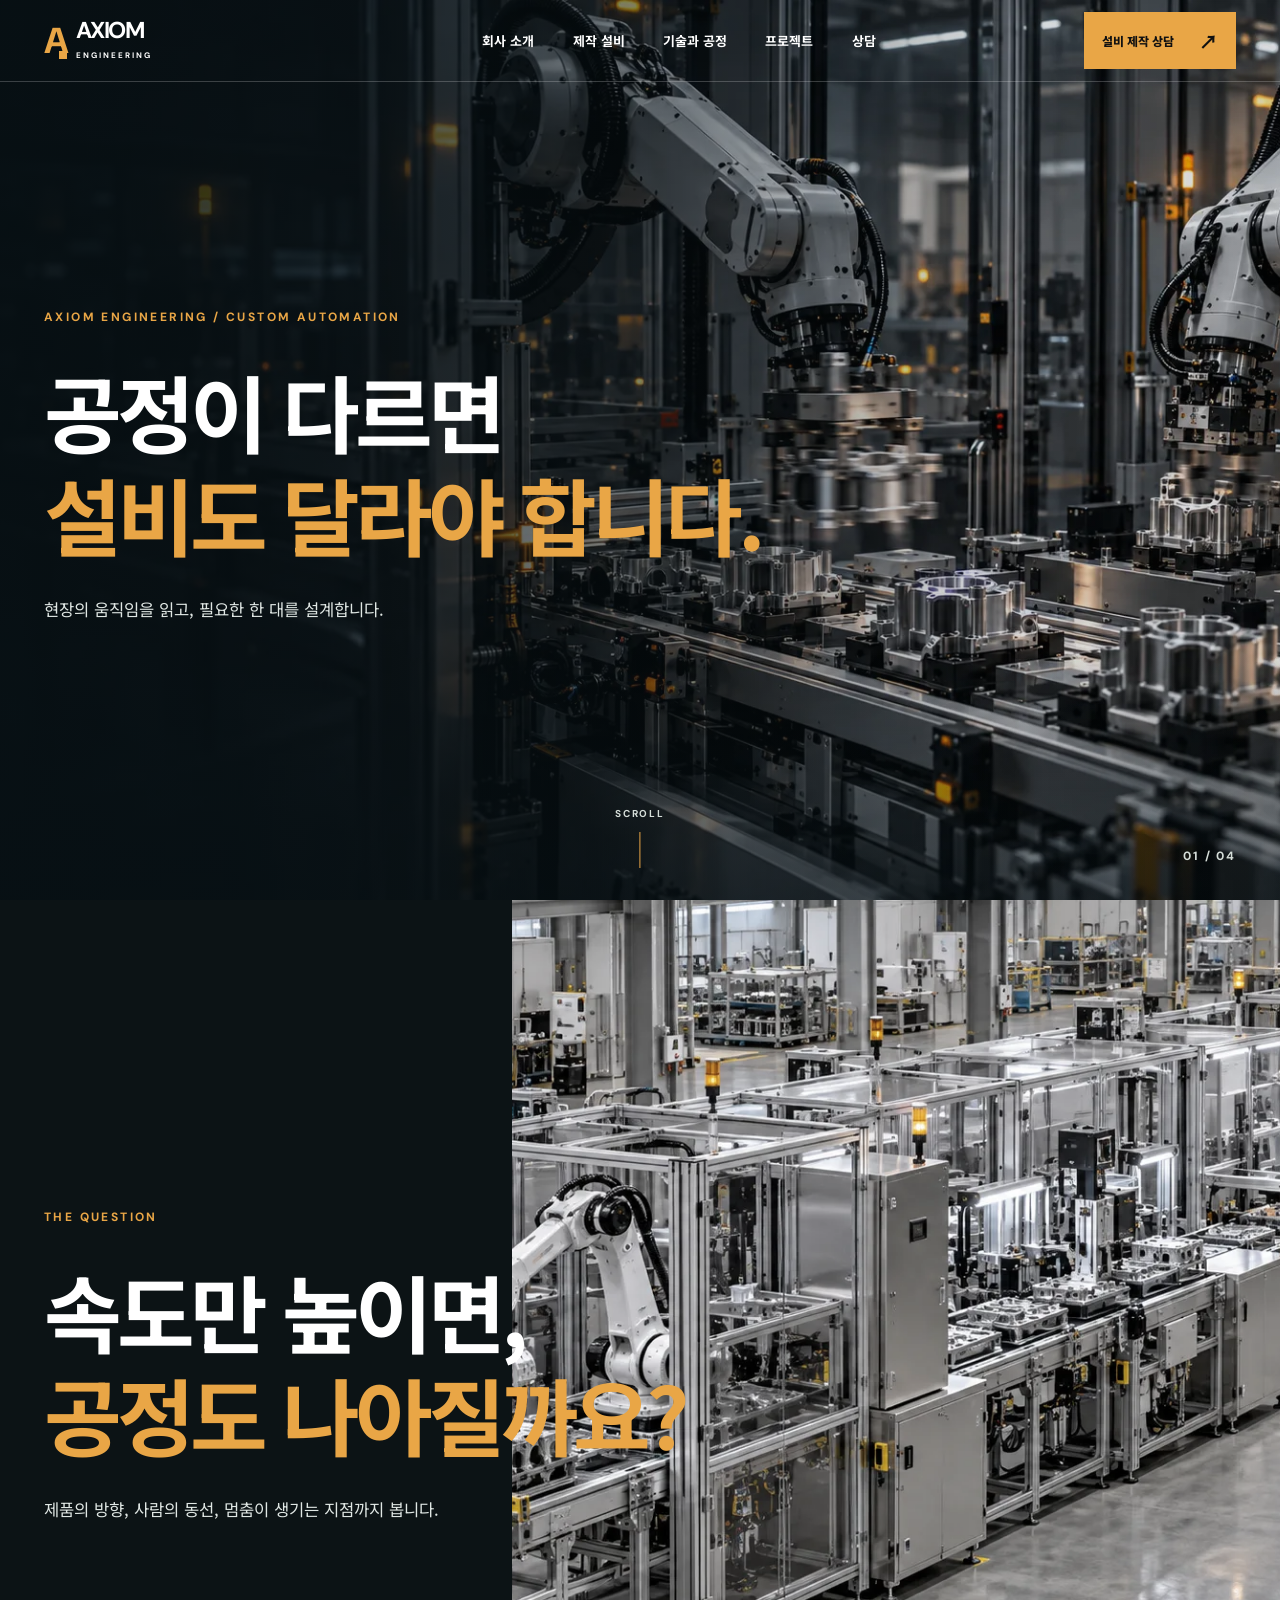
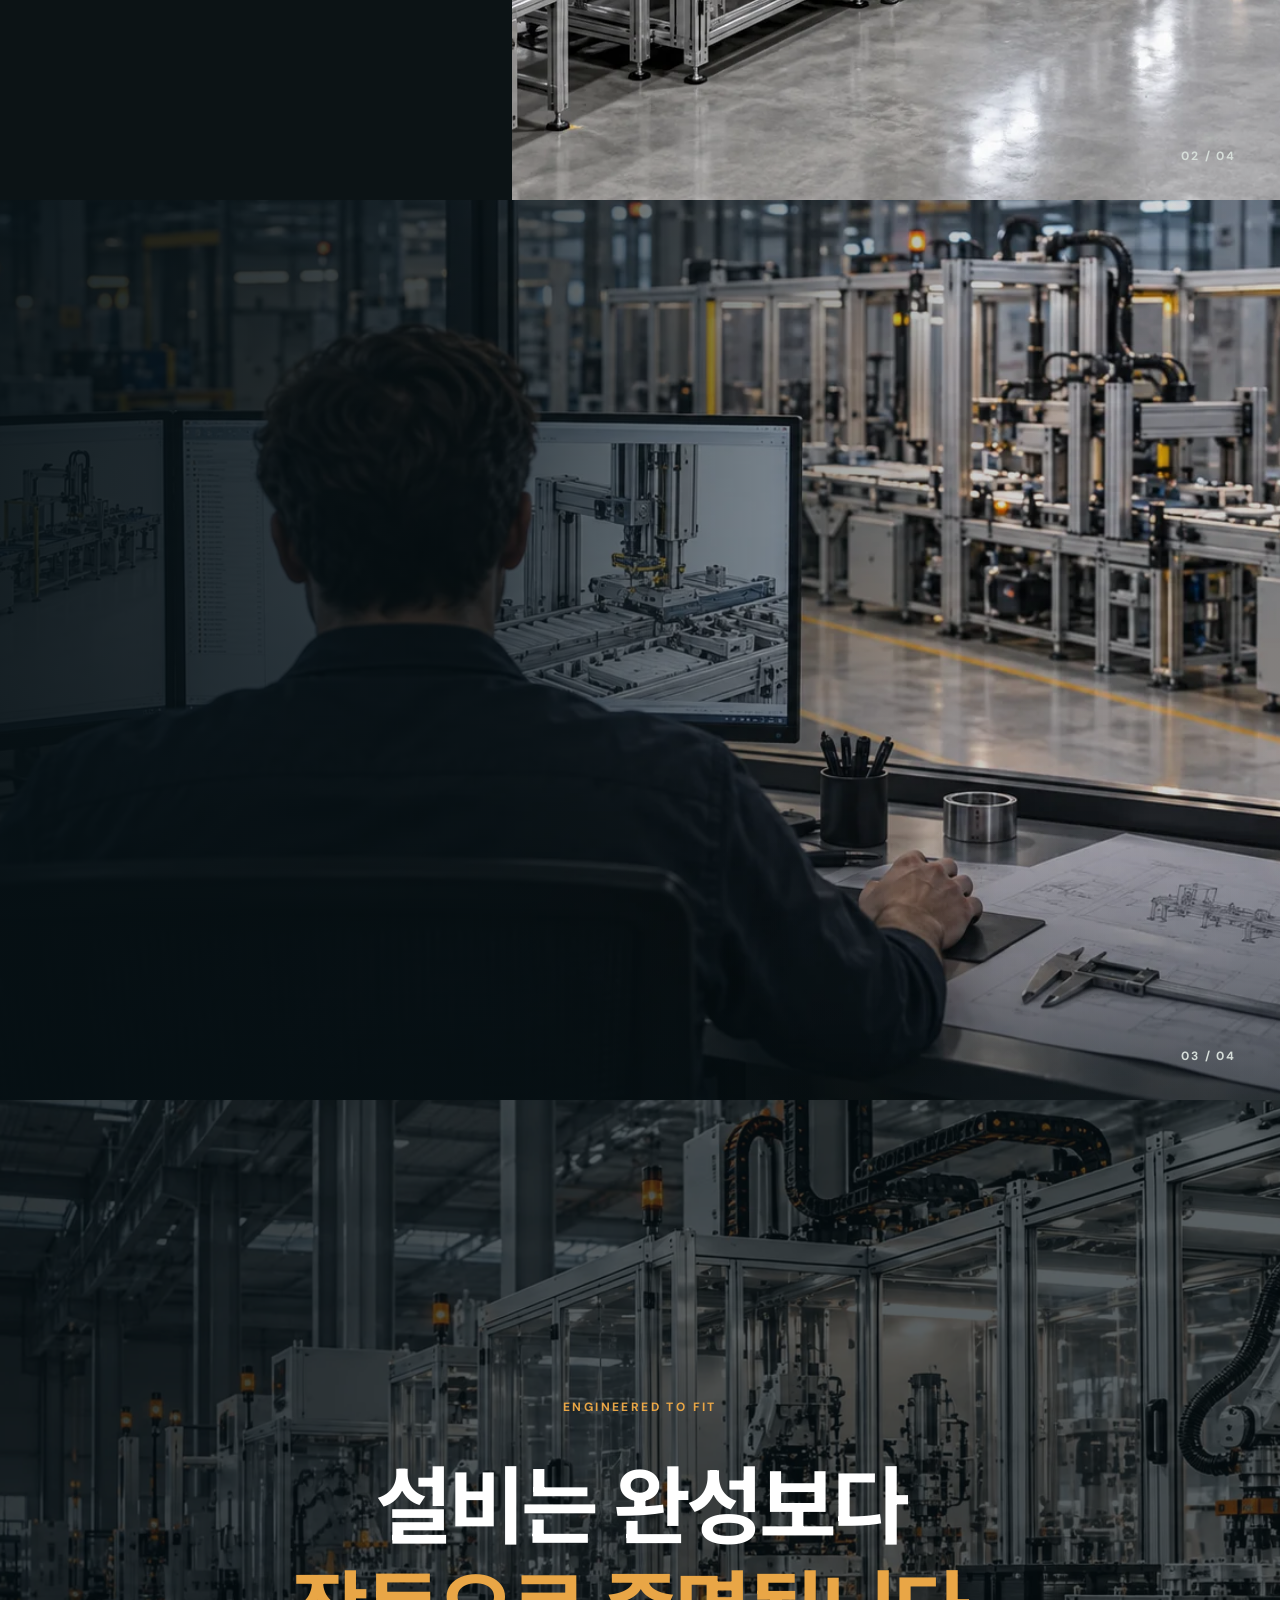
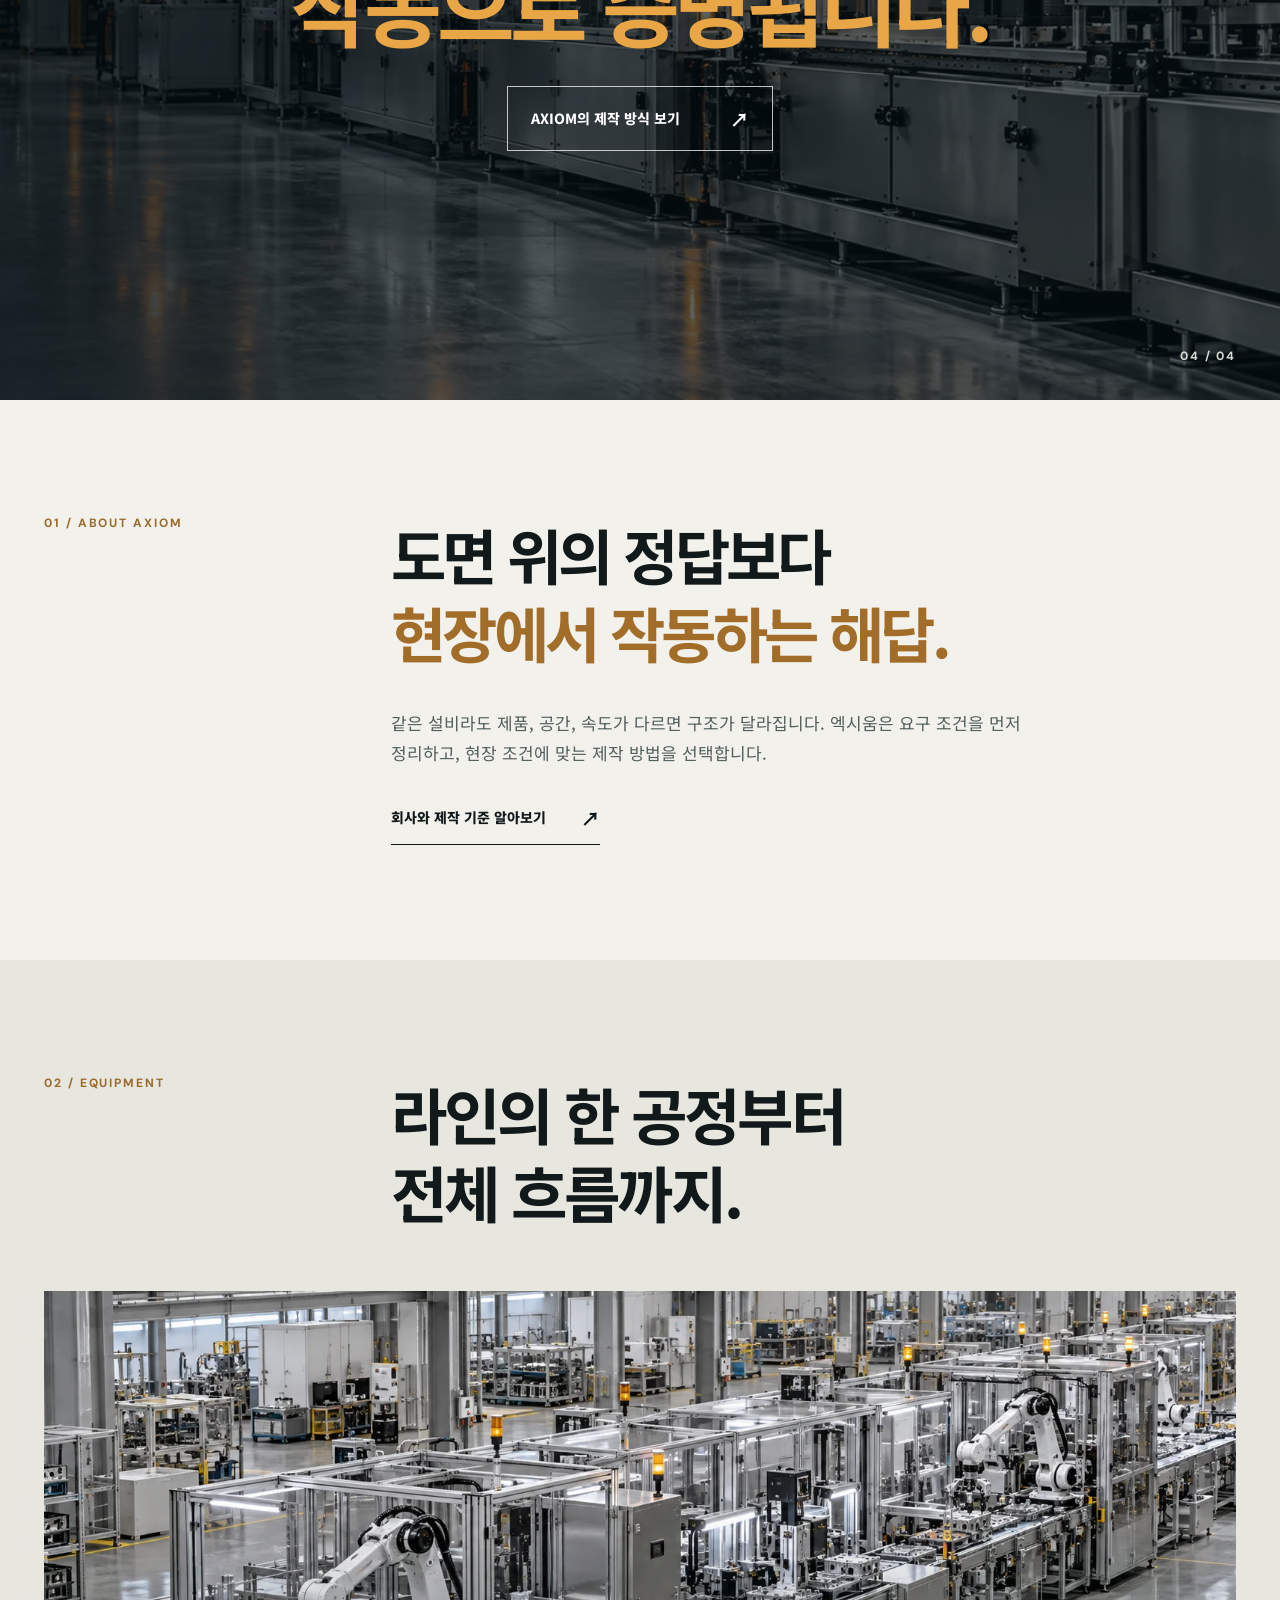
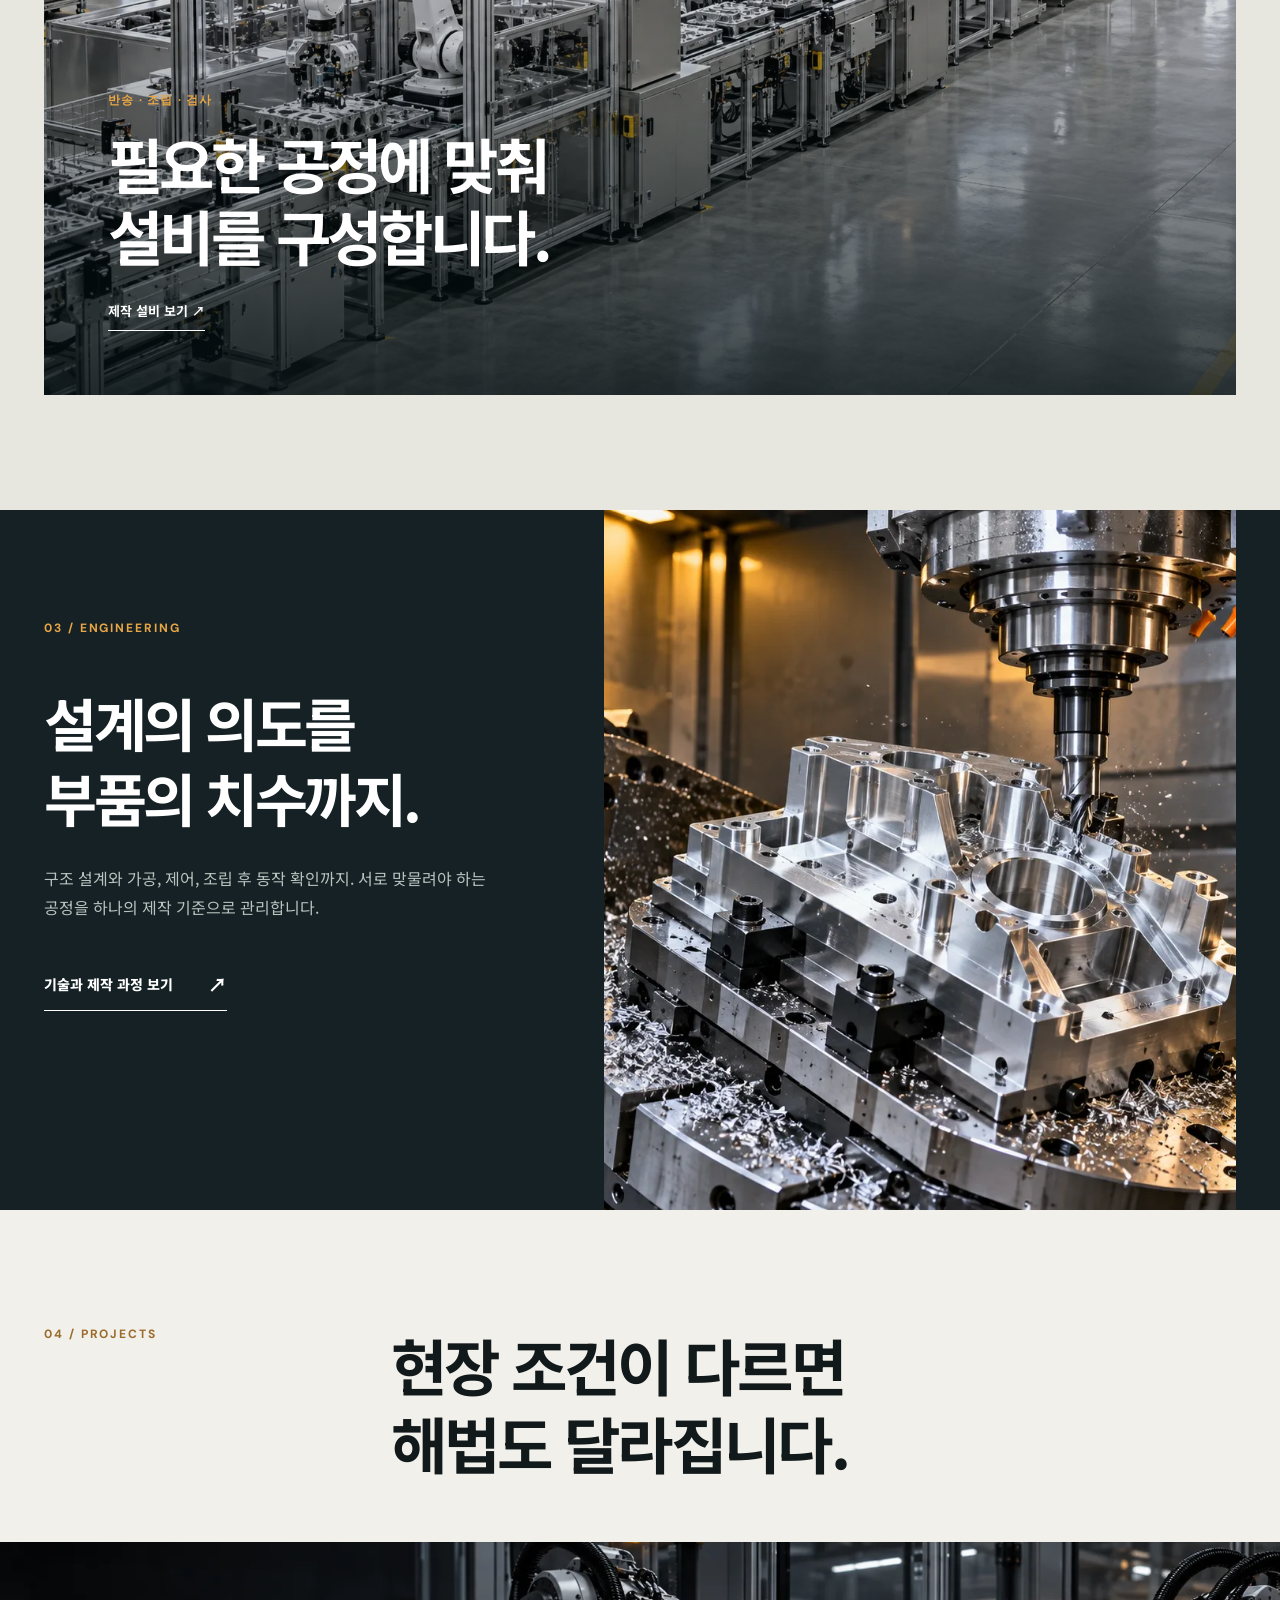
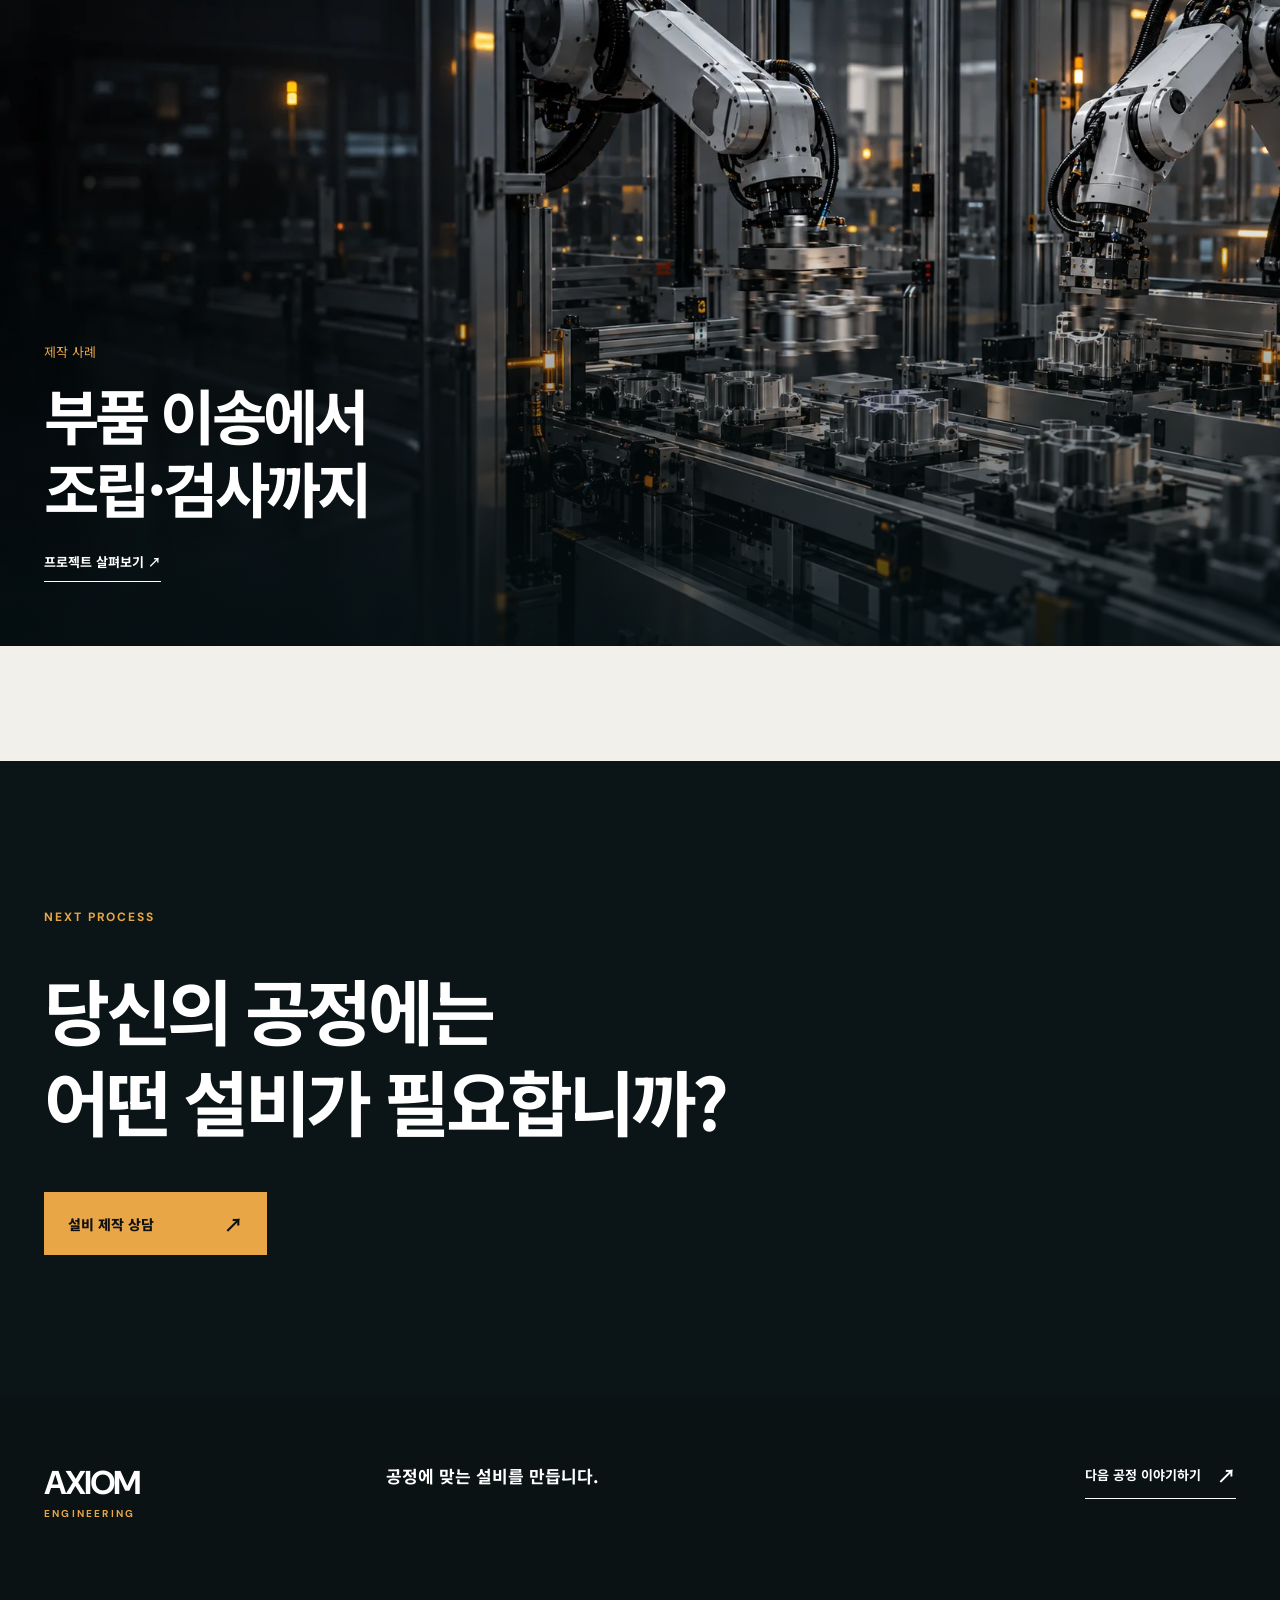
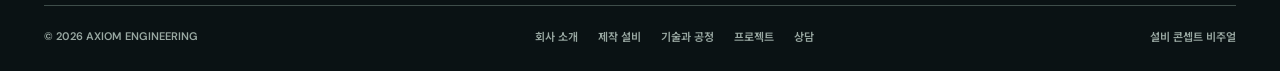
==== commit 3df71ec5: "Match plate travel to frontal camera framing" ====
--- a/index.html
+++ b/index.html
@@ -1,15 +1,11 @@
-<!doctype html><html lang="ko"><head><meta charset="utf-8"><meta name="viewport" content="width=device-width, initial-scale=1"><meta name="theme-color" content="#0d1518"><meta name="description" content="맞춤형 자동화 설비. 공정을 이해하는 설계부터 제작, 조립, 시운전까지."><title>공정에 맞는 설비를 만듭니다 | AXIOM ENGINEERING</title><link rel="icon" type="image/svg+xml" href="data:image/svg+xml,%3Csvg xmlns='http://www.w3.org/2000/svg' viewBox='0 0 64 64'%3E%3Crect width='64' height='64' fill='%23101719'/%3E%3Cpath d='M9 49 27 15h10l18 34H43l-5-10H26l-5 10Zm21-19h4l-2-6Z' fill='%23e9a646'/%3E%3C/svg%3E"><link rel="preload" href="assets/robot-cell.webp" as="image"><link rel="stylesheet" href="intro.css"><link rel="stylesheet" href="site.css"><script defer src="site.js"></script></head><body data-page="home" data-home="true"><a class="skip-link" href="#main">본문으로 바로가기</a><div class="intro" id="intro" aria-label="사이트 오프닝 애니메이션">
-    <div class="intro-grain" aria-hidden="true"></div>
-    <div class="steel-panel steel-panel--left" aria-hidden="true"><span class="panel-stamp">AX / 01</span></div>
-    <div class="steel-panel steel-panel--right" aria-hidden="true"><span class="panel-stamp">ENGINEERED TO FIT</span></div>
-    <div class="seam" aria-hidden="true"></div>
-    <div class="bolt" aria-hidden="true"><div class="bolt-ring"><div class="bolt-head"><span class="bolt-slot"></span></div></div></div>
-    <img class="driver" src="assets/driver.webp" alt="" aria-hidden="true">
-    <div class="intro-mark" aria-hidden="true"><span>AXIOM</span><small>ENGINEERING</small></div>
-    <button class="intro-skip" id="introSkip" type="button">건너뛰기 <span aria-hidden="true">↗</span></button>
-  </div>
+<!doctype html><html lang="ko"><head><meta charset="utf-8"><meta name="viewport" content="width=device-width, initial-scale=1"><meta name="theme-color" content="#0d1518"><meta name="robots" content="index, follow, max-image-preview:large"><title>AXIOM ENGINEERING | 맞춤형 산업 자동화 설비</title><meta name="description" content="자동 반송·조립·검사 설비를 공정에 맞춰 설계합니다. 제작 범위와 설계부터 시운전까지의 과정을 확인하고 프로젝트를 상담하세요."><link rel="canonical" href="https://axiom-six-alpha.vercel.app/"><link rel="icon" href="favicon.ico" sizes="any"><link rel="icon" type="image/svg+xml" href="favicon.svg"><link rel="icon" type="image/png" sizes="32x32" href="favicon-32.png"><link rel="icon" type="image/png" sizes="16x16" href="favicon-16.png"><link rel="apple-touch-icon" sizes="180x180" href="apple-touch-icon.png"><link rel="manifest" href="site.webmanifest"><meta property="og:locale" content="ko_KR"><meta property="og:type" content="website"><meta property="og:site_name" content="AXIOM ENGINEERING"><meta property="og:title" content="AXIOM ENGINEERING | 맞춤형 산업 자동화 설비"><meta property="og:description" content="자동 반송·조립·검사 설비를 공정에 맞춰 설계합니다. 제작 범위와 설계부터 시운전까지의 과정을 확인하고 프로젝트를 상담하세요."><meta property="og:url" content="https://axiom-six-alpha.vercel.app/"><meta property="og:image" content="https://axiom-six-alpha.vercel.app/og-image.png"><meta property="og:image:type" content="image/png"><meta property="og:image:width" content="1200"><meta property="og:image:height" content="630"><meta property="og:image:alt" content="AXIOM ENGINEERING 맞춤형 자동화 설비"><meta name="twitter:card" content="summary_large_image"><meta name="twitter:title" content="AXIOM ENGINEERING | 맞춤형 산업 자동화 설비"><meta name="twitter:description" content="자동 반송·조립·검사 설비를 공정에 맞춰 설계합니다. 제작 범위와 설계부터 시운전까지의 과정을 확인하고 프로젝트를 상담하세요."><meta name="twitter:image" content="https://axiom-six-alpha.vercel.app/og-image.png"><link rel="preload" href="assets/robot-cell.webp" as="image"><link rel="modulepreload" href="opening-3d.js?v=5"><link rel="stylesheet" href="opening.css"><link rel="stylesheet" href="site.css"><script type="application/ld+json">{"@context":"https://schema.org","@graph":[{"@type":"Organization","@id":"https://axiom-six-alpha.vercel.app/#organization","name":"AXIOM ENGINEERING","url":"https://axiom-six-alpha.vercel.app/","logo":{"@type":"ImageObject","url":"https://axiom-six-alpha.vercel.app/icon-512.png"}},{"@type":"WebSite","@id":"https://axiom-six-alpha.vercel.app/#website","name":"AXIOM ENGINEERING","url":"https://axiom-six-alpha.vercel.app/","inLanguage":"ko-KR","publisher":{"@id":"https://axiom-six-alpha.vercel.app/#organization"}},{"@type":"WebPage","@id":"https://axiom-six-alpha.vercel.app/#webpage","url":"https://axiom-six-alpha.vercel.app/","name":"AXIOM ENGINEERING | 맞춤형 산업 자동화 설비","description":"자동 반송·조립·검사 설비를 공정에 맞춰 설계합니다. 제작 범위와 설계부터 시운전까지의 과정을 확인하고 프로젝트를 상담하세요.","inLanguage":"ko-KR","isPartOf":{"@id":"https://axiom-six-alpha.vercel.app/#website"},"publisher":{"@id":"https://axiom-six-alpha.vercel.app/#organization"}}]}</script><script defer src="site.js?v=3d5"></script></head><body data-page="home" data-home="true" class="intro-active"><a class="skip-link" href="#main">본문으로 바로가기</a><div class="intro" id="intro" role="region" aria-label="설비 오프닝">
+  <div class="opening-fallback" aria-hidden="true"><span></span><span></span></div>
+  <div class="intro-mark" aria-hidden="true"><span>AXIOM</span><small>ENGINEERING</small></div>
+  <button class="intro-skip" id="introSkip" type="button">건너뛰기 <span aria-hidden="true">↗</span></button>
+</div>
+<noscript><style>.intro{display:none}.intro-active{overflow:auto}</style></noscript>
 <header class="site-header" id="siteHeader"><a class="brand" href="index.html" aria-label="AXIOM ENGINEERING 홈"><span class="brand-a">A<span></span></span><span class="brand-word">AXIOM<small>ENGINEERING</small></span></a><nav class="desktop-nav" aria-label="주 메뉴"><a href="company.html" >회사 소개</a><a href="equipment.html" >제작 설비</a><a href="engineering.html" >기술과 공정</a><a href="projects.html" >프로젝트</a><a href="contact.html" >상담</a></nav><a class="header-cta" href="contact.html">설비 제작 상담 <span aria-hidden="true">↗</span></a><button class="menu-toggle" id="menuToggle" type="button" aria-controls="mobileMenu" aria-expanded="false" aria-label="메뉴 열기"><span></span><span></span></button></header><nav class="mobile-menu" id="mobileMenu" aria-label="모바일 메뉴"><a href="company.html" >회사 소개</a><a href="equipment.html" >제작 설비</a><a href="engineering.html" >기술과 공정</a><a href="projects.html" >프로젝트</a><a href="contact.html" >상담</a></nav><main id="main"><div class="story" id="prologue" aria-label="AXIOM의 제작 이야기"><section class="story-scene story-first" data-scene="1" style="--scene-image:url('assets/robot-cell.webp')" aria-labelledby="storyTitle"><div class="story-inner wrap"><p class="story-kicker">AXIOM ENGINEERING / CUSTOM AUTOMATION</p><h1 id="storyTitle">공정이 다르면<br><em>설비도 달라야 합니다.</em></h1><p class="story-lead">현장의 움직임을 읽고, 필요한 한 대를 설계합니다.</p></div><span class="scene-side">01 / 04</span><span class="scene-cue">SCROLL <i></i></span></section>
-  <section class="story-scene story-question" data-scene="2" aria-labelledby="storyQuestion"><div class="story-question-image"><img src="assets/line.webp" alt="자동화 생산라인 콘셉트 비주얼" loading="lazy"></div><div class="story-inner wrap"><p class="story-kicker">THE QUESTION</p><h2 id="storyQuestion">속도만 높이면,<br><em>공정도 나아질까요?</em></h2><p class="story-lead">제품의 방향, 사람의 동선, 멈춤이 생기는 지점까지 봅니다.</p></div><span class="scene-side">02 / 04</span></section>
+  <section class="story-scene story-question" data-scene="2" aria-labelledby="storyQuestion"><div class="story-question-image"><img src="assets/line.webp" alt="자동화 생산라인 콘셉트 비주얼" loading="eager"></div><div class="story-inner wrap"><p class="story-kicker">THE QUESTION</p><h2 id="storyQuestion">속도만 높이면,<br><em>공정도 나아질까요?</em></h2><p class="story-lead">제품의 방향, 사람의 동선, 멈춤이 생기는 지점까지 봅니다.</p></div><span class="scene-side">02 / 04</span></section>
   <section class="story-scene story-design" data-scene="3" style="--scene-image:url('assets/design.webp')" aria-labelledby="storyDesign"><div class="story-inner wrap"><p class="story-kicker">DESIGN TO COMMISSIONING</p><h2 id="storyDesign">도면에서 시작해<br><em>현장에서 답합니다.</em></h2><p class="story-lead">설계·가공·조립·제어를 한 흐름으로 연결합니다.</p></div><span class="scene-side">03 / 04</span></section>
   <section class="story-scene story-gateway" data-scene="4" style="--scene-image:url('assets/hero.webp')" aria-labelledby="storyGateway"><div class="story-inner wrap"><p class="story-kicker">ENGINEERED TO FIT</p><h2 id="storyGateway">설비는 완성보다<br><em>작동으로 증명됩니다.</em></h2><a class="gateway-link" href="#site-home">AXIOM의 제작 방식 보기 <span aria-hidden="true">↗</span></a></div><span class="scene-side">04 / 04</span></section></div>
   <div id="site-home" class="home-chapter"><section class="home-thesis pad-section"><div class="wrap thesis-layout"><span class="chapter-label">01 / ABOUT AXIOM</span><div><h2>도면 위의 정답보다<br><em>현장에서 작동하는 해답.</em></h2><p>같은 설비라도 제품, 공간, 속도가 다르면 구조가 달라집니다. 엑시움은 요구 조건을 먼저 정리하고, 현장 조건에 맞는 제작 방법을 선택합니다.</p><a class="under-link" href="company.html">회사와 제작 기준 알아보기 <span aria-hidden="true">↗</span></a></div></div></section>
--- a/opening.css
+++ b/opening.css
@@ -0,0 +1,18 @@
+.intro{position:fixed;inset:0;z-index:100;overflow:hidden;visibility:visible;pointer-events:auto;isolation:isolate;--opening-ui:1}
+.intro.complete{opacity:0;visibility:hidden;pointer-events:none;transition:opacity .28s,visibility 0s .28s}
+.intro canvas{position:absolute;inset:0;width:100%;height:100%;display:block;z-index:2}
+.intro-active{overflow:hidden;overscroll-behavior:none}
+.opening-fallback{position:absolute;inset:0;z-index:1;display:flex;transition:opacity .2s}
+.opening-fallback:after{content:"";position:absolute;left:50%;top:50%;width:clamp(110px,14vw,172px);aspect-ratio:1;transform:translate(-50%,-50%);border-radius:50%;border:9px solid #657276;background:radial-gradient(circle at 36% 25%,#c5cecd,#657478 40%,#2b383d 73%,#101b20);box-shadow:0 12px 28px #0008,inset 0 0 0 16px #7c898b}
+.opening-fallback span{flex:1;background:linear-gradient(113deg,#36474d,#738185 36%,#26383f 79%,#18272e);border-right:1px solid #0a141b}
+.intro.webgl-ready .opening-fallback{opacity:0}
+.intro.fallback-exit .opening-fallback span:first-child{transform:translateX(-101%);transition:transform .75s cubic-bezier(.7,0,.2,1)}
+.intro.fallback-exit .opening-fallback span:last-child{transform:translateX(101%);transition:transform .75s cubic-bezier(.7,0,.2,1)}
+.intro.fallback-exit .opening-fallback:after{opacity:0;transition:opacity .2s}
+.intro-mark{position:absolute;z-index:3;top:max(36px,6vh);left:5%;display:flex;flex-direction:column;color:#edf0e9;font:700 clamp(32px,4vw,58px) var(--latin);letter-spacing:-.07em;line-height:.9;opacity:var(--opening-ui);text-shadow:0 2px 12px #07101566}
+.intro-mark small{font-size:10px;letter-spacing:.3em;margin-top:13px}
+.intro-skip{position:absolute;z-index:4;right:4%;bottom:max(26px,env(safe-area-inset-bottom));border:1px solid #c5cfca55;background:#10202860;backdrop-filter:blur(6px);color:#eef0ed;font:600 12px var(--font);padding:13px 19px;opacity:var(--opening-ui);cursor:pointer}
+.intro-skip:focus-visible{outline:2px solid #e9a646;outline-offset:4px}
+.intro-skip span{margin-left:19px;font-size:16px}
+@media(max-width:520px){.intro-mark{top:max(30px,6vh);left:7%}.intro-mark small{font-size:9px;margin-top:11px}.intro-skip{right:7%;bottom:max(28px,env(safe-area-inset-bottom));font-size:11px;padding:12px 15px}}
+@media(prefers-reduced-motion:reduce){.intro.complete{transition:none}.intro-skip{backdrop-filter:none}}
--- a/site.css
+++ b/site.css
@@ -21,4 +21,17 @@
 @media(max-width:1100px){.wrap{width:min(calc(100% - 58px),1440px)}.site-header{padding:0 29px}.brand{min-width:185px}.desktop-nav{gap:18px}.desktop-nav a{font-size:12px}.header-cta{padding:14px 12px;gap:13px}.home-process>.wrap{grid-template-columns:50% 50%}.equipment-info{padding:48px}.equipment-panel{grid-template-columns:52% 48%}.contact-layout{gap:55px}}
 @media(max-width:820px){.site-header{height:68px}.desktop-nav,.header-cta{display:none}.menu-toggle{display:block}.mobile-menu{display:flex;position:fixed;z-index:39;top:68px;left:0;right:0;flex-direction:column;background:#101b1e;color:#fff;padding:20px 29px 34px;transform:translateY(-130%);opacity:0;pointer-events:none;transition:transform .32s,opacity .32s;box-shadow:0 20px 30px #0005}.mobile-menu.open{transform:translateY(0);opacity:1;pointer-events:auto}.mobile-menu a{padding:16px 0;border-bottom:1px solid #4b5a55;font-size:18px;font-weight:700}.mobile-menu a[aria-current=page]{color:var(--orange)}.story-scene{min-height:620px}.story-question-image{inset:0 0 0 24%}.thesis-layout,.intro-layout,.feature-heading,.project-home-head{grid-template-columns:1fr;gap:32px}.intro-layout h2{margin-top:0}.home-process>.wrap{grid-template-columns:1fr}.home-process>.wrap>div{padding:85px 0}.home-process img{height:55vw;min-height:0}.method-grid{grid-template-columns:1fr}.method-grid figure{min-height:0;height:55vw}.method-copy{padding:35px}.next-page>span{grid-template-columns:1fr auto;gap:12px;align-content:center}.next-page small{grid-column:1/3}.next-page strong{grid-column:1}.next-page b{grid-column:2;grid-row:2}.equipment-panel{grid-template-columns:1fr}.equipment-photo{min-height:0;height:55vw}.equipment-info{padding:55px}.tag-row{margin-bottom:0}.equipment-info .under-link{margin-top:30px}.quality-layout,.contact-layout{grid-template-columns:1fr;gap:55px}.case-copy{grid-template-columns:1fr;gap:15px}.case-list article{grid-template-columns:40px 1fr;gap:20px}.case-list img{grid-column:2;height:330px}.footer-top{grid-template-columns:1fr auto}.footer-top p{grid-column:1/3;grid-row:2}.footer-contact{grid-column:2;grid-row:1}.footer-bottom{flex-wrap:wrap}.footer-bottom nav{order:3;width:100%}}
 @media(max-width:520px){.wrap{width:calc(100% - 38px)}.pad-section{padding:78px 0}.site-header{padding:0 19px}.brand{min-width:0}.brand-a{font-size:31px}.brand-word{font-size:20px}.story-scene{height:100svh;min-height:600px}.story-scene:after{background:linear-gradient(90deg,#061013c9,#06101350 85%),linear-gradient(0deg,#0610138e,transparent 35%)}.story-first:before{background-position:60% center}.story-question-image{inset:0}.story-question-image img{object-position:58% center;opacity:.55}.story-question:after{background:#061013ae}.story-design:before{background-position:55% center}.story-gateway:before{background-position:64% center}.story-inner{padding-top:50px}.story-kicker{font-size:10px;margin-bottom:27px}.story-scene h1,.story-scene h2{font-size:clamp(36px,10vw,50px);line-height:1.35;margin-bottom:20px}.story-lead{font-size:14px;max-width:330px}.story-gateway .story-inner{text-align:left}.gateway-link{font-size:13px;gap:25px;padding:15px 18px;margin-top:17px}.scene-side{right:19px;bottom:22px;font-size:10px}.scene-cue{bottom:16px}.thesis-layout h2,.intro-layout h2,.feature-heading h2,.project-home-head h2,.contact-end h2{font-size:clamp(33px,8.5vw,45px)}.thesis-layout p,.intro-layout p{font-size:14px}.equipment-feature{height:500px;margin-inline:-19px}.equipment-feature img{object-position:54% center}.equipment-feature-copy{left:21px;right:21px;bottom:28px}.equipment-feature-copy strong,.project-home-image strong{font-size:34px}.home-process>.wrap>div{padding:76px 0}.home-process h2{font-size:39px;margin:35px 0 25px}.home-process p{font-size:14px}.home-process img{height:340px}.project-home-image{height:500px}.project-home-image img{object-position:64% center}.project-home-image>span{left:21px;right:21px;bottom:28px}.home-finale h2{font-size:39px}.sub-hero{height:88svh;min-height:580px}.sub-hero:before{background-position:60% center}.sub-hero h1{font-size:clamp(37px,9.7vw,50px);margin:25px 0}.sub-hero p{font-size:14px}.sub-hero-foot{bottom:18px;font-size:9px}.statement-band p{font-size:clamp(27px,7.1vw,39px)}.method-grid figure{height:360px}.method-copy{padding:18px}.method-copy>div{padding:22px 0}.method-copy h3{font-size:25px}.next-page{min-height:270px}.next-page>span{min-height:270px}.next-page strong{font-size:32px}.equipment-tabs{margin-bottom:22px}.equipment-tabs button{display:flex;flex-direction:column;align-items:flex-start;gap:8px;padding:14px 7px 14px 0;font-size:10px}.equipment-tabs button:not(:first-child){padding-left:8px}.equipment-tabs button span{font-size:13px;line-height:1.45}.equipment-photo{height:290px}.equipment-info{padding:30px 21px 39px}.equipment-info h2{font-size:36px;margin:22px 0}.equipment-info p{font-size:14px}.equipment-scope h2{font-size:38px}.scope-grid{grid-template-columns:repeat(2,1fr)}.scope-grid>div{border-bottom:1px solid #68736f}.scope-grid>div:nth-child(2){border-right:0}.scope-grid>div:nth-child(n+3){border-bottom:0}.scope-grid>div:nth-child(3){padding-left:0}.scope-grid strong{margin-top:27px}.engineering-visual{height:470px}.engineering-visual strong{font-size:39px}.engineering-visual .wrap{bottom:30px}.process-steps button{gap:28px;padding:17px 4px 17px 0}.process-steps button:not(:first-child){padding-left:4px}.process-steps strong{font-size:12px;letter-spacing:-.07em}.process-description{display:block;min-height:165px}.process-description p{font-size:14px;margin-top:16px}.quality-layout h2{font-size:39px}.quality-layout p{font-size:14px}.case-feature{padding-bottom:70px}.case-photo{height:420px}.case-copy{padding:30px 0}.case-copy h2{font-size:35px}.case-copy p{font-size:14px}.case-list article{grid-template-columns:28px 1fr;gap:12px}.case-list h2{font-size:26px}.case-list img{height:230px}.contact-guide h2{font-size:39px}.contact-guide li{font-size:15px}.brief-form select,.brief-form input,.brief-form textarea{font-size:13px}.footer-top{grid-template-columns:1fr}.footer-contact{grid-column:1;grid-row:3;justify-self:start}.footer-top p{grid-column:1;grid-row:2}.footer-bottom{margin-top:60px;flex-direction:column;align-items:flex-start}.footer-bottom nav{gap:11px;flex-wrap:wrap}.footer-bottom nav a{font-size:11px}}
-@media(prefers-reduced-motion:reduce){html{scroll-behavior:auto}.intro{display:none!important}*,*:before,*:after{animation-duration:.01ms!important;animation-iteration-count:1!important;transition-duration:.01ms!important}.js-motion .story-scene .story-kicker,.js-motion .story-scene h1,.js-motion .story-scene h2,.js-motion .story-scene .story-lead,.js-motion .story-scene .gateway-link{opacity:1;transform:none}}
+@media(prefers-reduced-motion:reduce){html{scroll-behavior:auto}*,*:before,*:after{animation-duration:.01ms!important;animation-iteration-count:1!important;transition-duration:.01ms!important}.js-motion .story-scene .story-kicker,.js-motion .story-scene h1,.js-motion .story-scene h2,.js-motion .story-scene .story-lead,.js-motion .story-scene .gateway-link{opacity:1;transform:none}}
+
+/* Mobile scenes retain their place while images load and the browser chrome changes size. */
+@media(max-width:820px){
+  html{scroll-behavior:auto}
+  .story-scene{height:auto;min-height:100svh;padding-block:68px 76px}
+  .story-scene:before,.story-scene.is-visible:before{transform:none;transition:none}
+  .js-motion .story-scene:not(.is-visible) .story-kicker,
+  .js-motion .story-scene:not(.is-visible) h1,
+  .js-motion .story-scene:not(.is-visible) h2,
+  .js-motion .story-scene:not(.is-visible) .story-lead,
+  .js-motion .story-scene:not(.is-visible) .gateway-link{opacity:1;transform:none;transition:none}
+  .sub-hero{height:auto;min-height:88svh;padding-block:68px 84px}
+}
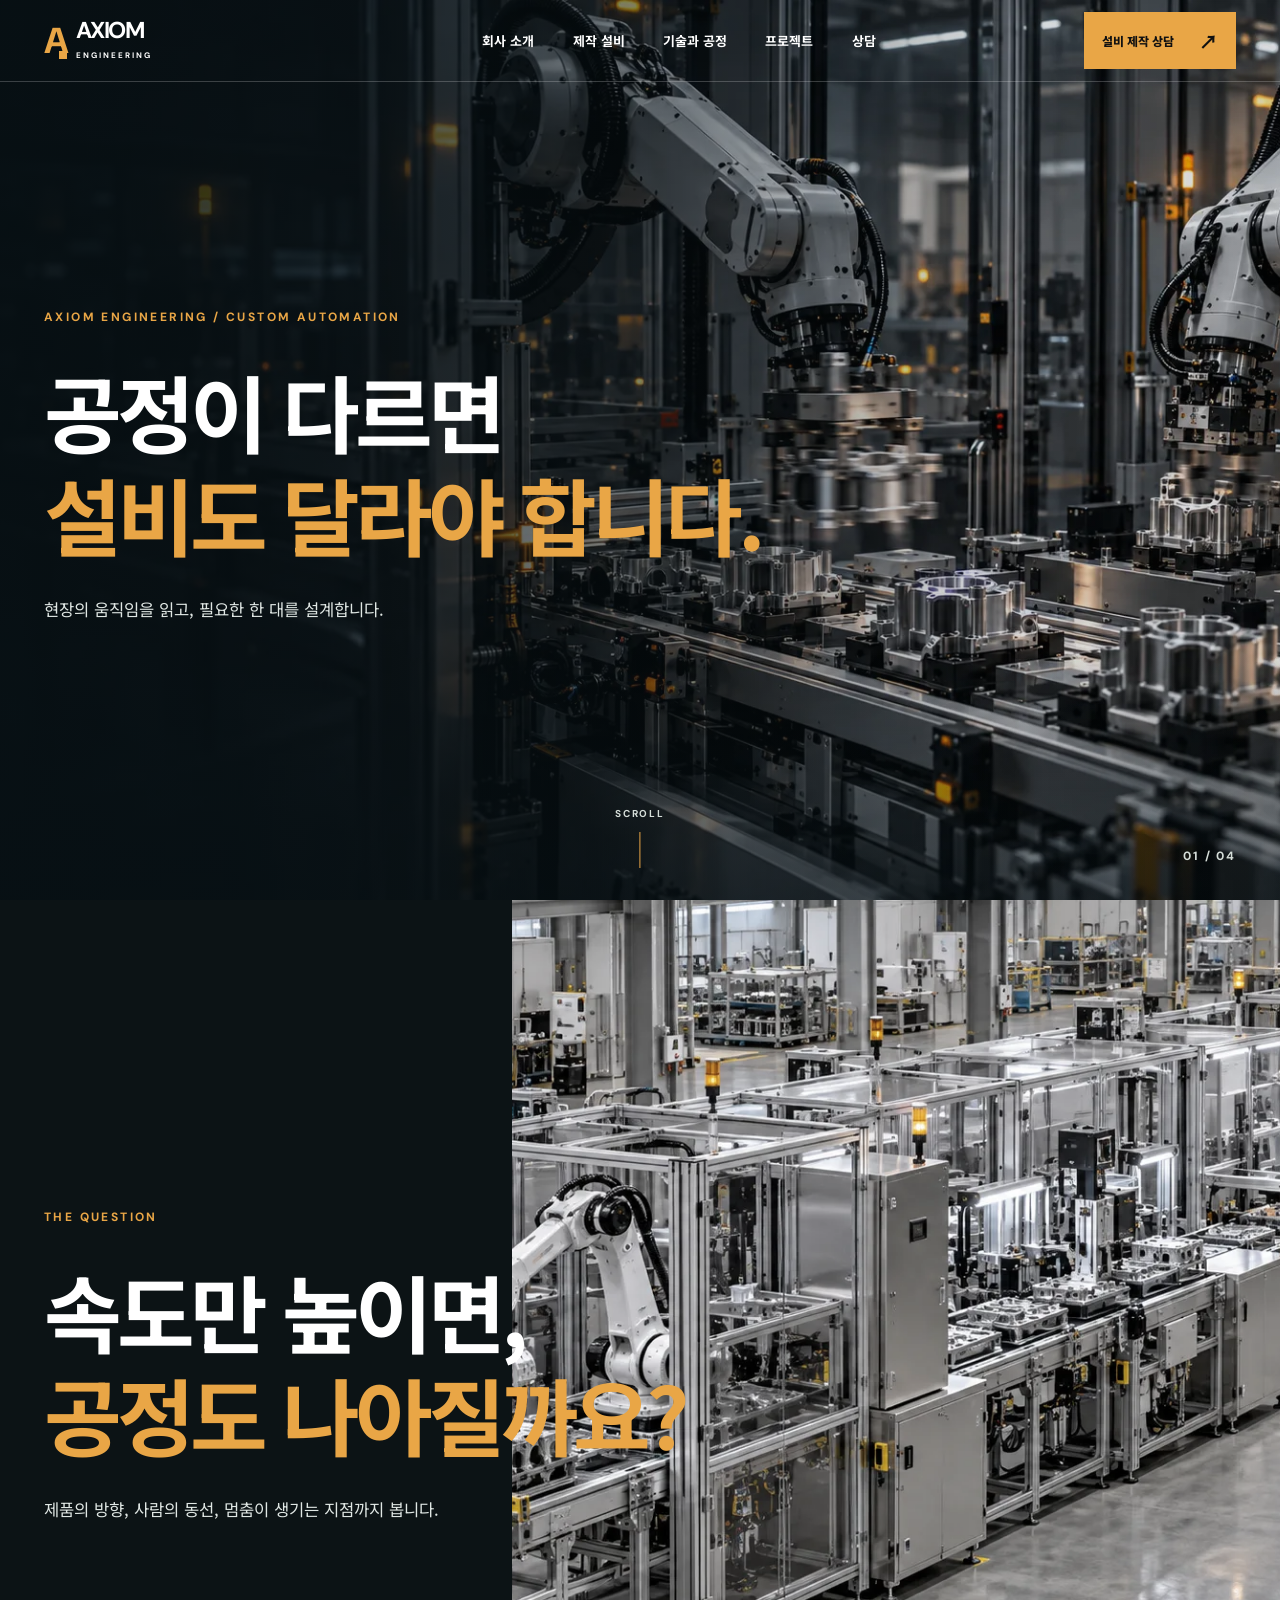
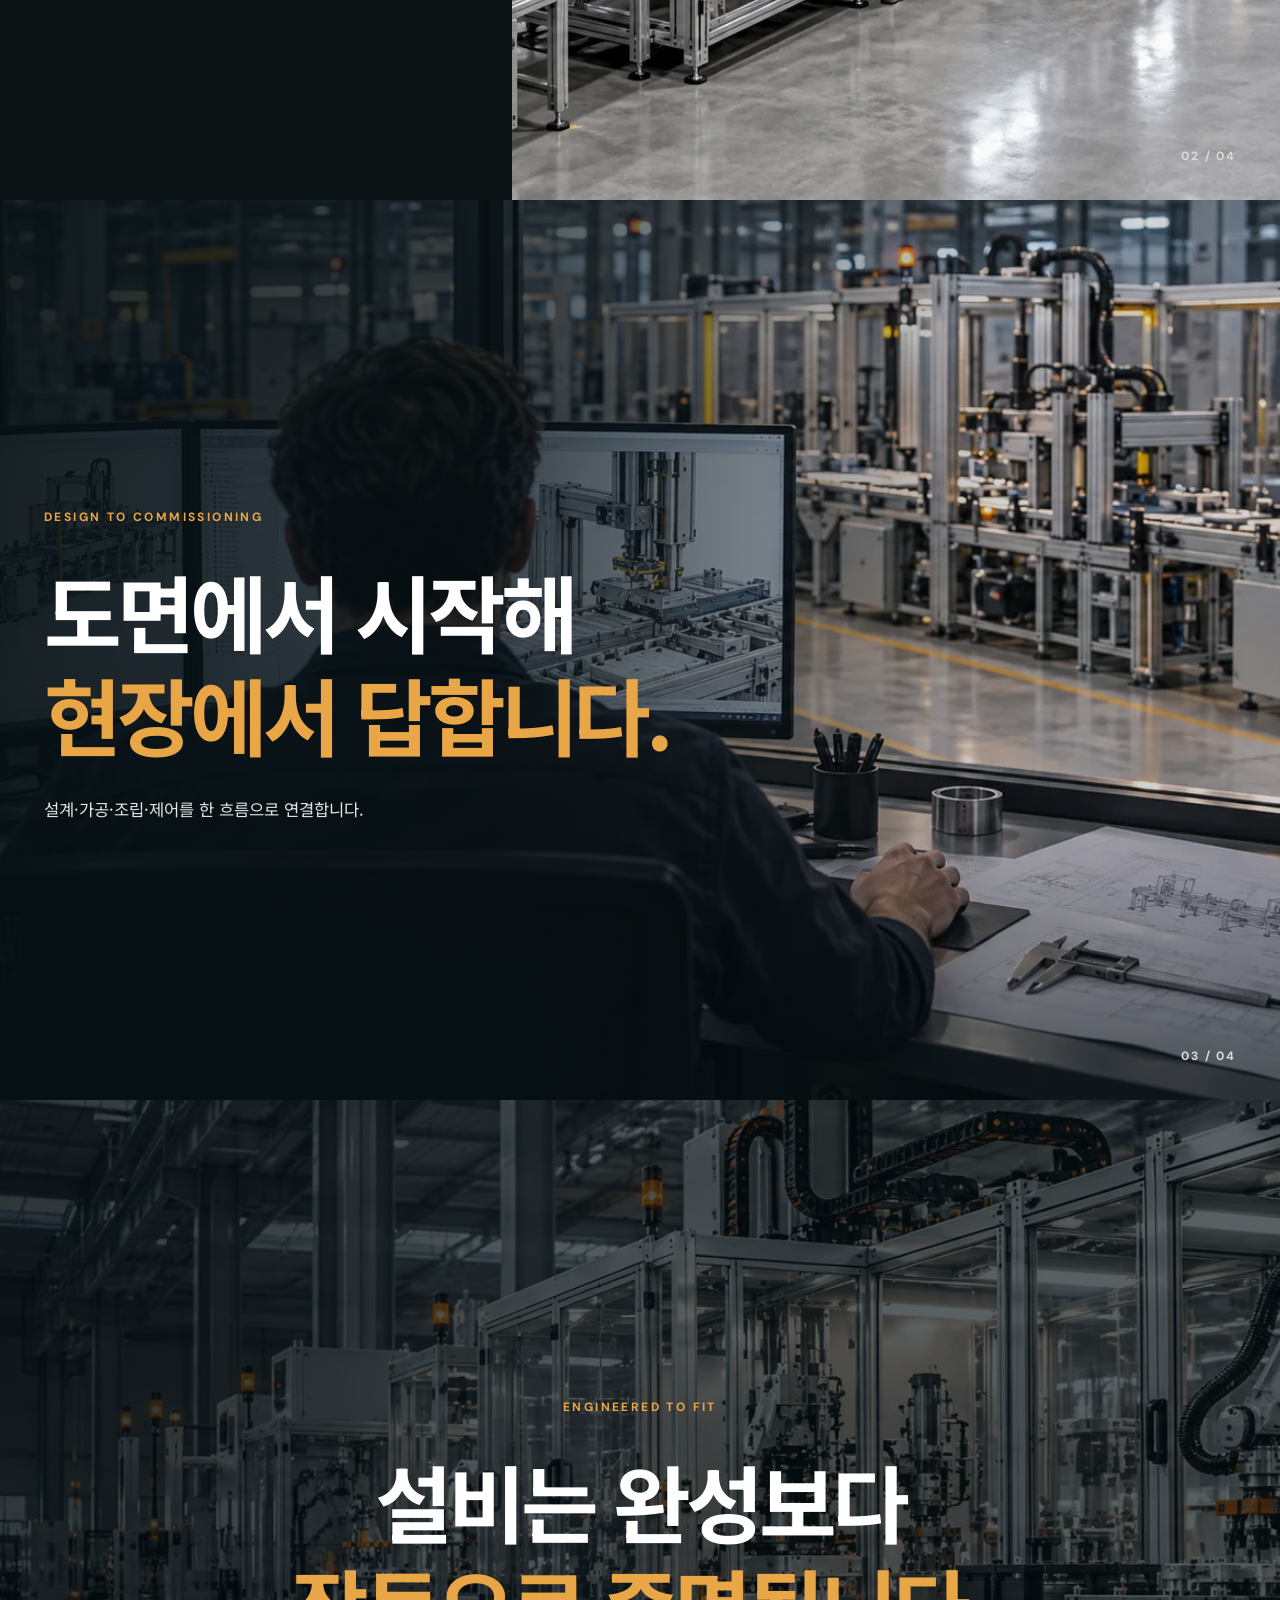
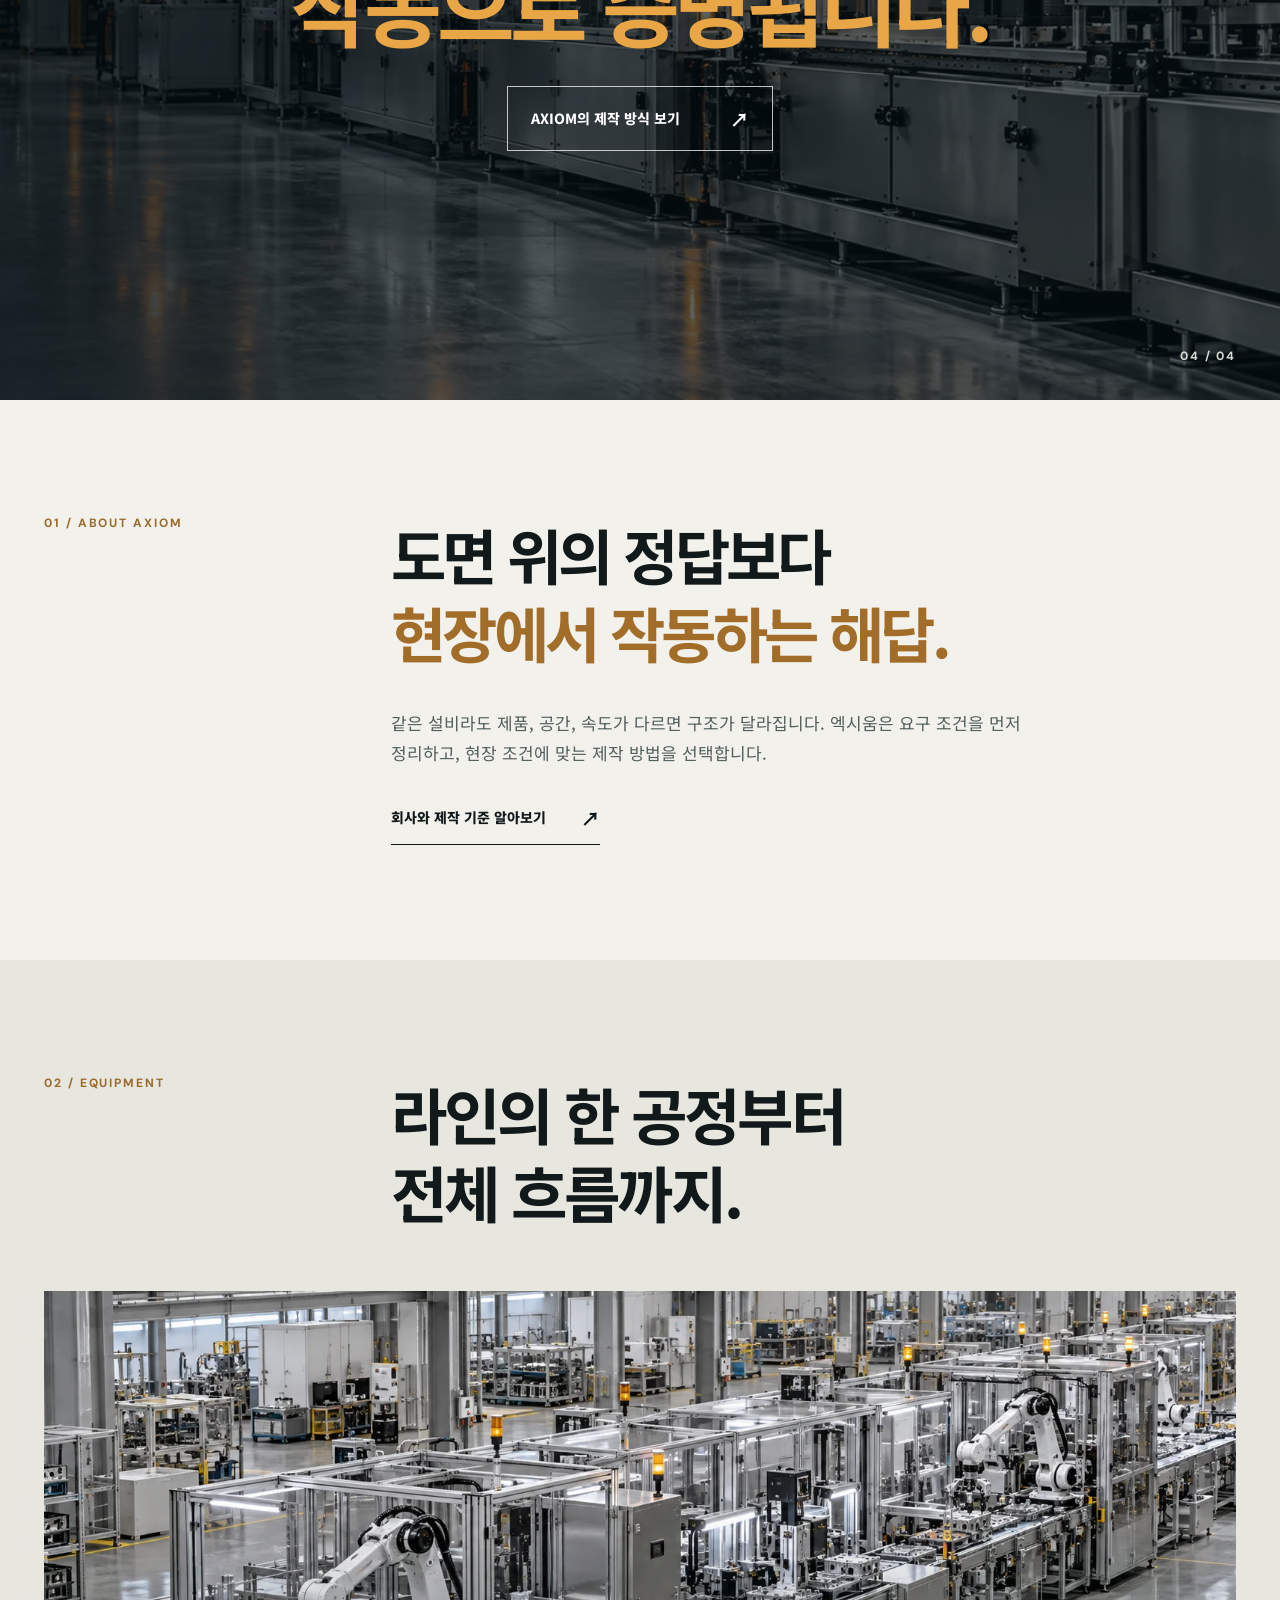
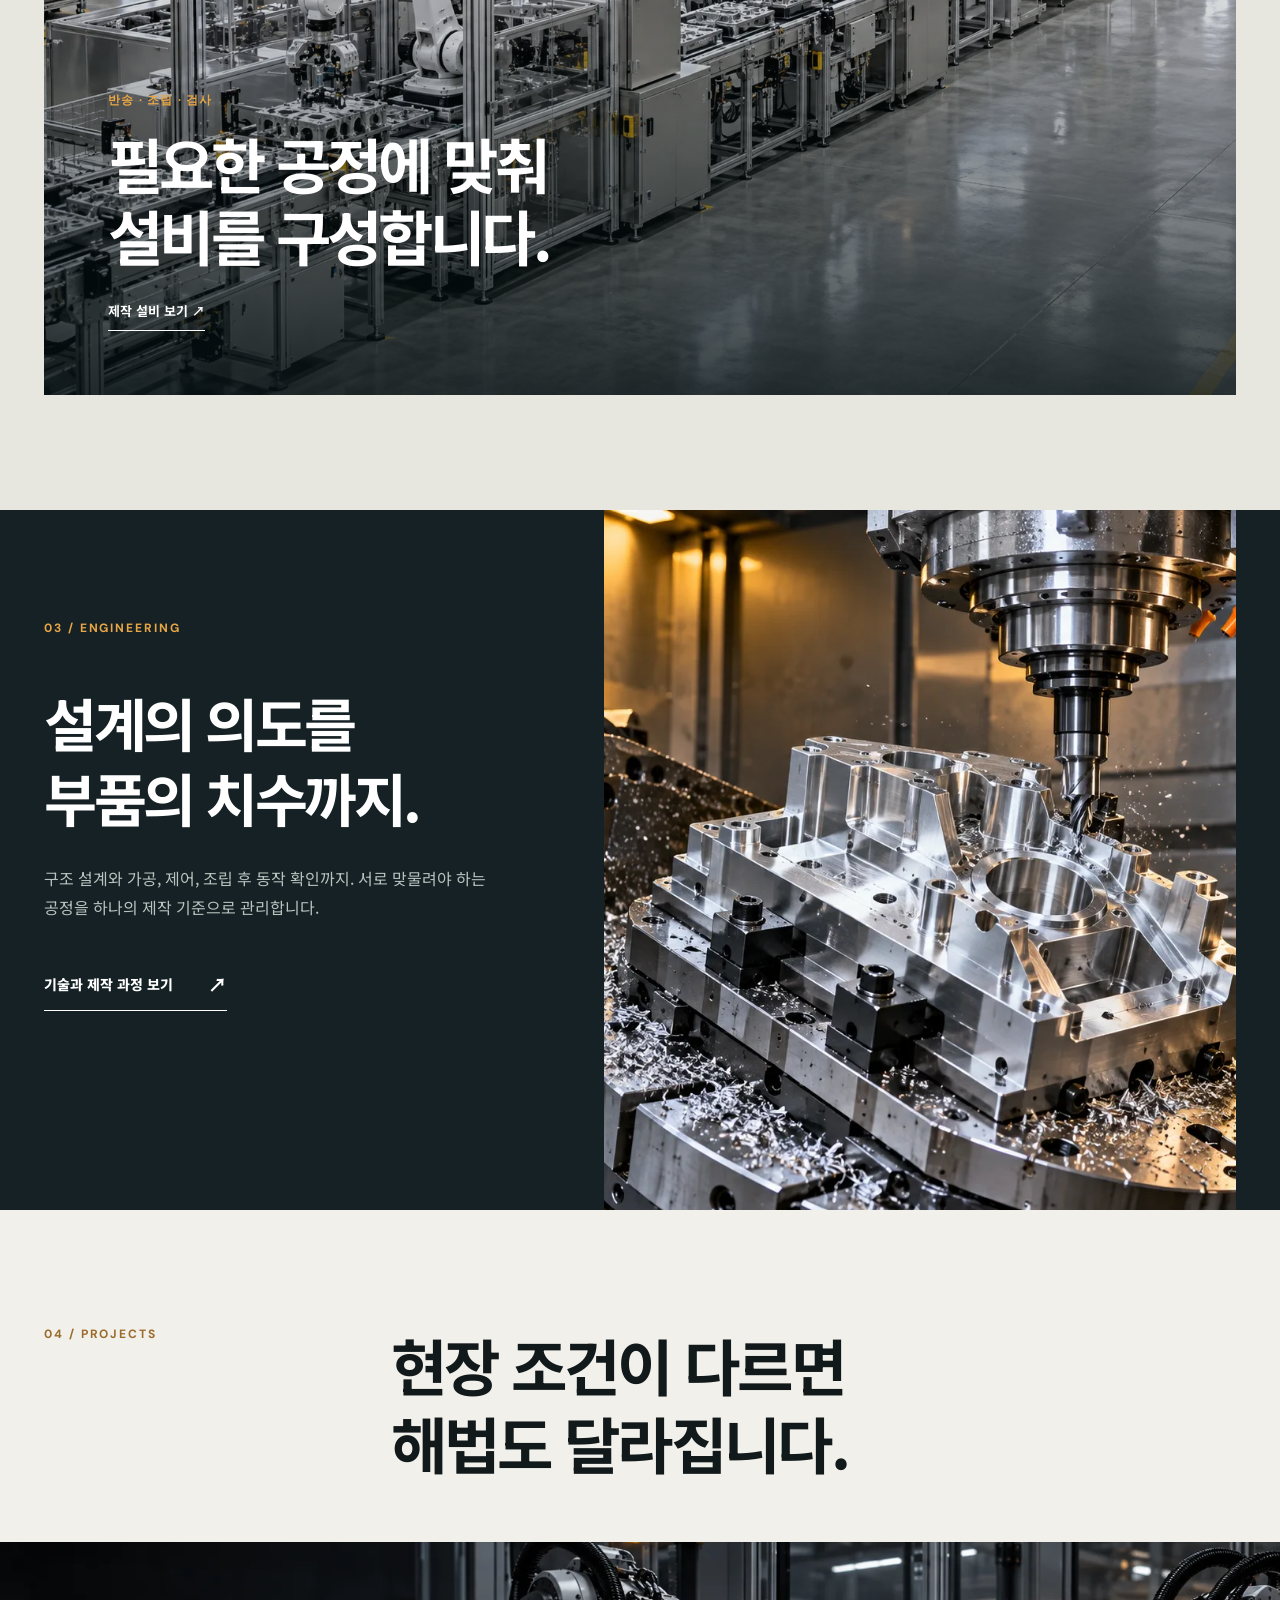
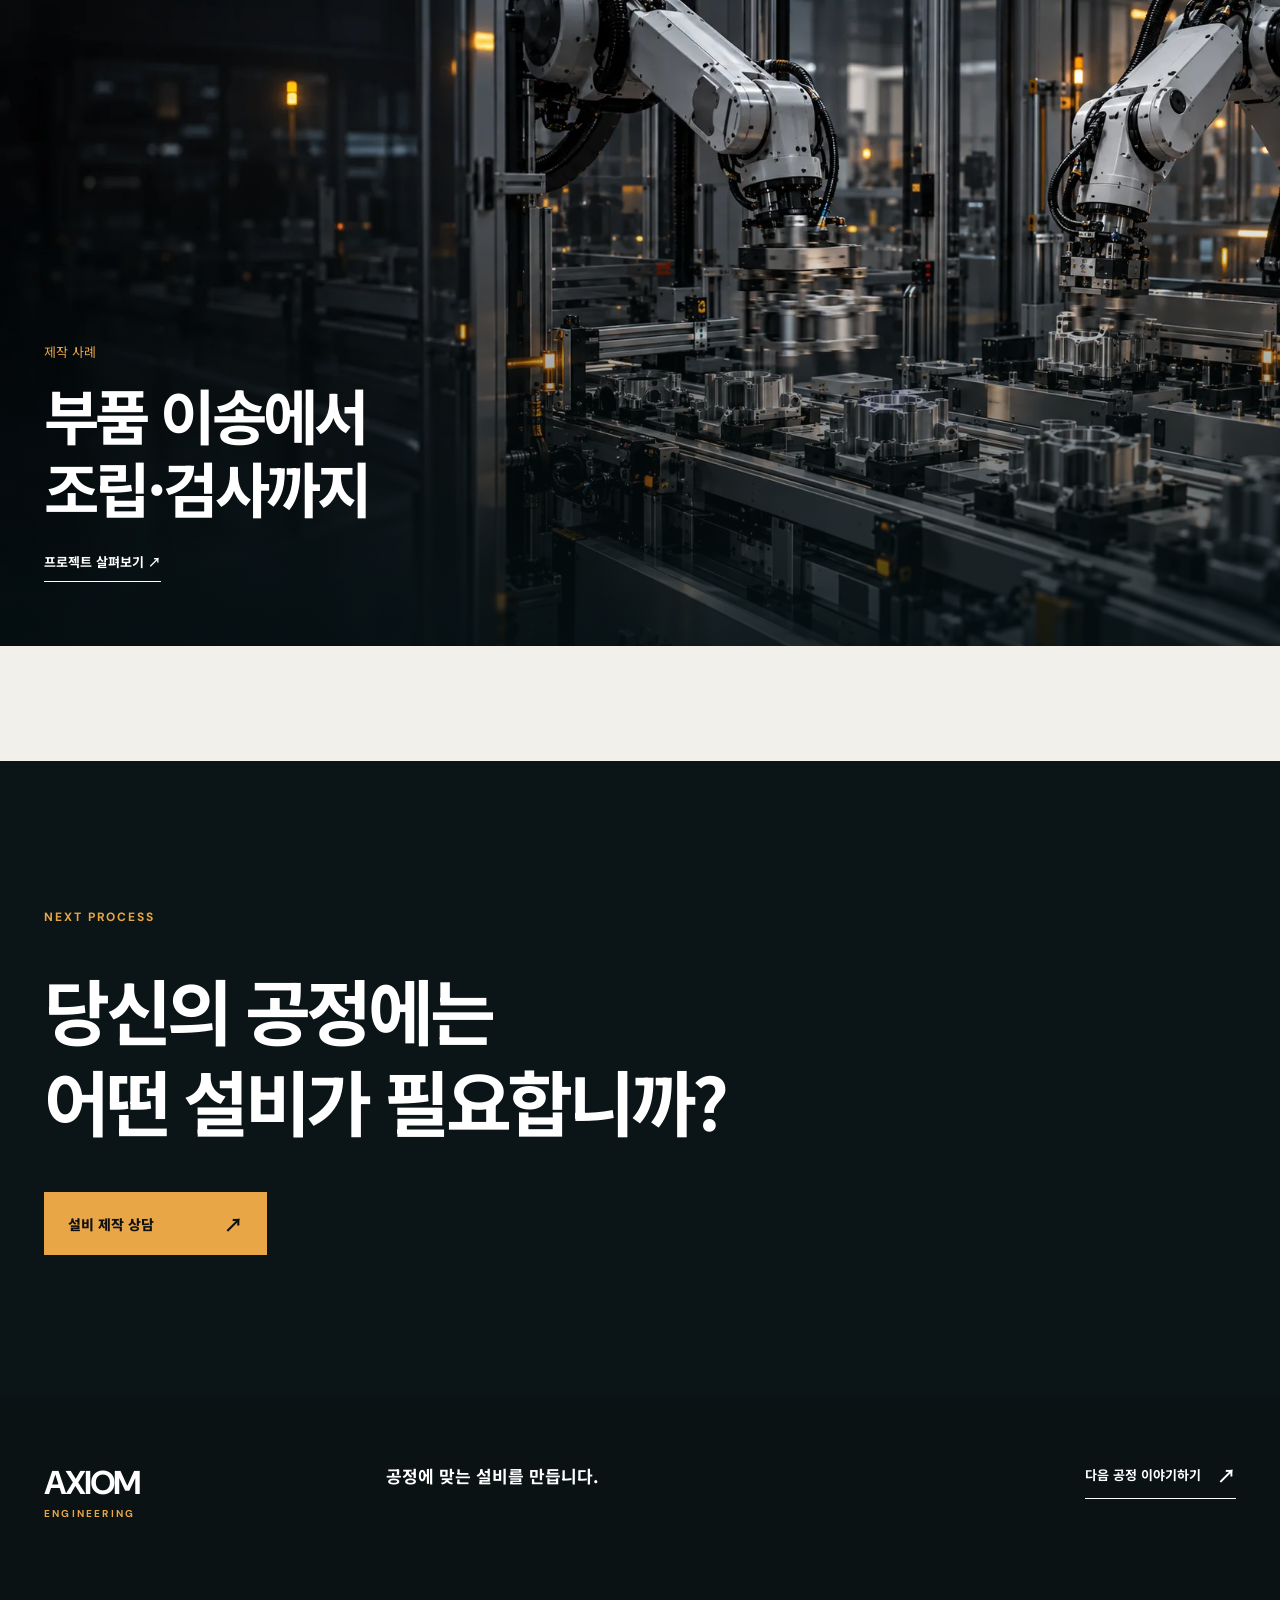
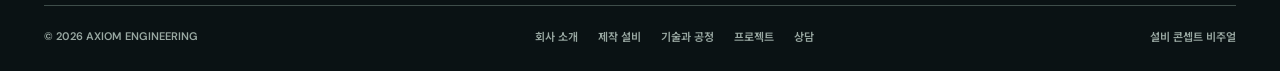
==== commit f6be2a47: "Refine realistic opening and accelerate three action phases" ====
--- a/index.html
+++ b/index.html
@@ -1,4 +1,4 @@
-<!doctype html><html lang="ko"><head><meta charset="utf-8"><meta name="viewport" content="width=device-width, initial-scale=1"><meta name="theme-color" content="#0d1518"><meta name="robots" content="index, follow, max-image-preview:large"><title>AXIOM ENGINEERING | 맞춤형 산업 자동화 설비</title><meta name="description" content="자동 반송·조립·검사 설비를 공정에 맞춰 설계합니다. 제작 범위와 설계부터 시운전까지의 과정을 확인하고 프로젝트를 상담하세요."><link rel="canonical" href="https://axiom-six-alpha.vercel.app/"><link rel="icon" href="favicon.ico" sizes="any"><link rel="icon" type="image/svg+xml" href="favicon.svg"><link rel="icon" type="image/png" sizes="32x32" href="favicon-32.png"><link rel="icon" type="image/png" sizes="16x16" href="favicon-16.png"><link rel="apple-touch-icon" sizes="180x180" href="apple-touch-icon.png"><link rel="manifest" href="site.webmanifest"><meta property="og:locale" content="ko_KR"><meta property="og:type" content="website"><meta property="og:site_name" content="AXIOM ENGINEERING"><meta property="og:title" content="AXIOM ENGINEERING | 맞춤형 산업 자동화 설비"><meta property="og:description" content="자동 반송·조립·검사 설비를 공정에 맞춰 설계합니다. 제작 범위와 설계부터 시운전까지의 과정을 확인하고 프로젝트를 상담하세요."><meta property="og:url" content="https://axiom-six-alpha.vercel.app/"><meta property="og:image" content="https://axiom-six-alpha.vercel.app/og-image.png"><meta property="og:image:type" content="image/png"><meta property="og:image:width" content="1200"><meta property="og:image:height" content="630"><meta property="og:image:alt" content="AXIOM ENGINEERING 맞춤형 자동화 설비"><meta name="twitter:card" content="summary_large_image"><meta name="twitter:title" content="AXIOM ENGINEERING | 맞춤형 산업 자동화 설비"><meta name="twitter:description" content="자동 반송·조립·검사 설비를 공정에 맞춰 설계합니다. 제작 범위와 설계부터 시운전까지의 과정을 확인하고 프로젝트를 상담하세요."><meta name="twitter:image" content="https://axiom-six-alpha.vercel.app/og-image.png"><link rel="preload" href="assets/robot-cell.webp" as="image"><link rel="modulepreload" href="opening-3d.js?v=5"><link rel="stylesheet" href="opening.css"><link rel="stylesheet" href="site.css"><script type="application/ld+json">{"@context":"https://schema.org","@graph":[{"@type":"Organization","@id":"https://axiom-six-alpha.vercel.app/#organization","name":"AXIOM ENGINEERING","url":"https://axiom-six-alpha.vercel.app/","logo":{"@type":"ImageObject","url":"https://axiom-six-alpha.vercel.app/icon-512.png"}},{"@type":"WebSite","@id":"https://axiom-six-alpha.vercel.app/#website","name":"AXIOM ENGINEERING","url":"https://axiom-six-alpha.vercel.app/","inLanguage":"ko-KR","publisher":{"@id":"https://axiom-six-alpha.vercel.app/#organization"}},{"@type":"WebPage","@id":"https://axiom-six-alpha.vercel.app/#webpage","url":"https://axiom-six-alpha.vercel.app/","name":"AXIOM ENGINEERING | 맞춤형 산업 자동화 설비","description":"자동 반송·조립·검사 설비를 공정에 맞춰 설계합니다. 제작 범위와 설계부터 시운전까지의 과정을 확인하고 프로젝트를 상담하세요.","inLanguage":"ko-KR","isPartOf":{"@id":"https://axiom-six-alpha.vercel.app/#website"},"publisher":{"@id":"https://axiom-six-alpha.vercel.app/#organization"}}]}</script><script defer src="site.js?v=3d5"></script></head><body data-page="home" data-home="true" class="intro-active"><a class="skip-link" href="#main">본문으로 바로가기</a><div class="intro" id="intro" role="region" aria-label="설비 오프닝">
+<!doctype html><html lang="ko"><head><meta charset="utf-8"><meta name="viewport" content="width=device-width, initial-scale=1"><meta name="theme-color" content="#0d1518"><meta name="robots" content="index, follow, max-image-preview:large"><title>AXIOM ENGINEERING | 맞춤형 산업 자동화 설비</title><meta name="description" content="자동 반송·조립·검사 설비를 공정에 맞춰 설계합니다. 제작 범위와 설계부터 시운전까지의 과정을 확인하고 프로젝트를 상담하세요."><link rel="canonical" href="https://axiom-six-alpha.vercel.app/"><link rel="icon" href="favicon.ico" sizes="any"><link rel="icon" type="image/svg+xml" href="favicon.svg"><link rel="icon" type="image/png" sizes="32x32" href="favicon-32.png"><link rel="icon" type="image/png" sizes="16x16" href="favicon-16.png"><link rel="apple-touch-icon" sizes="180x180" href="apple-touch-icon.png"><link rel="manifest" href="site.webmanifest"><meta property="og:locale" content="ko_KR"><meta property="og:type" content="website"><meta property="og:site_name" content="AXIOM ENGINEERING"><meta property="og:title" content="AXIOM ENGINEERING | 맞춤형 산업 자동화 설비"><meta property="og:description" content="자동 반송·조립·검사 설비를 공정에 맞춰 설계합니다. 제작 범위와 설계부터 시운전까지의 과정을 확인하고 프로젝트를 상담하세요."><meta property="og:url" content="https://axiom-six-alpha.vercel.app/"><meta property="og:image" content="https://axiom-six-alpha.vercel.app/og-image.png"><meta property="og:image:type" content="image/png"><meta property="og:image:width" content="1200"><meta property="og:image:height" content="630"><meta property="og:image:alt" content="AXIOM ENGINEERING 맞춤형 자동화 설비"><meta name="twitter:card" content="summary_large_image"><meta name="twitter:title" content="AXIOM ENGINEERING | 맞춤형 산업 자동화 설비"><meta name="twitter:description" content="자동 반송·조립·검사 설비를 공정에 맞춰 설계합니다. 제작 범위와 설계부터 시운전까지의 과정을 확인하고 프로젝트를 상담하세요."><meta name="twitter:image" content="https://axiom-six-alpha.vercel.app/og-image.png"><link rel="preload" href="assets/robot-cell.webp" as="image"><link rel="modulepreload" href="opening-3d.js?v=6"><link rel="stylesheet" href="opening.css?v=6"><link rel="stylesheet" href="site.css"><script type="application/ld+json">{"@context":"https://schema.org","@graph":[{"@type":"Organization","@id":"https://axiom-six-alpha.vercel.app/#organization","name":"AXIOM ENGINEERING","url":"https://axiom-six-alpha.vercel.app/","logo":{"@type":"ImageObject","url":"https://axiom-six-alpha.vercel.app/icon-512.png"}},{"@type":"WebSite","@id":"https://axiom-six-alpha.vercel.app/#website","name":"AXIOM ENGINEERING","url":"https://axiom-six-alpha.vercel.app/","inLanguage":"ko-KR","publisher":{"@id":"https://axiom-six-alpha.vercel.app/#organization"}},{"@type":"WebPage","@id":"https://axiom-six-alpha.vercel.app/#webpage","url":"https://axiom-six-alpha.vercel.app/","name":"AXIOM ENGINEERING | 맞춤형 산업 자동화 설비","description":"자동 반송·조립·검사 설비를 공정에 맞춰 설계합니다. 제작 범위와 설계부터 시운전까지의 과정을 확인하고 프로젝트를 상담하세요.","inLanguage":"ko-KR","isPartOf":{"@id":"https://axiom-six-alpha.vercel.app/#website"},"publisher":{"@id":"https://axiom-six-alpha.vercel.app/#organization"}}]}</script><script defer src="site.js?v=3d6"></script></head><body data-page="home" data-home="true" class="intro-active"><a class="skip-link" href="#main">본문으로 바로가기</a><div class="intro" id="intro" role="region" aria-label="설비 오프닝">
   <div class="opening-fallback" aria-hidden="true"><span></span><span></span></div>
   <div class="intro-mark" aria-hidden="true"><span>AXIOM</span><small>ENGINEERING</small></div>
   <button class="intro-skip" id="introSkip" type="button">건너뛰기 <span aria-hidden="true">↗</span></button>
--- a/opening.css
+++ b/opening.css
@@ -3,12 +3,13 @@
 .intro canvas{position:absolute;inset:0;width:100%;height:100%;display:block;z-index:2}
 .intro-active{overflow:hidden;overscroll-behavior:none}
 .opening-fallback{position:absolute;inset:0;z-index:1;display:flex;transition:opacity .2s}
-.opening-fallback:after{content:"";position:absolute;left:50%;top:50%;width:clamp(110px,14vw,172px);aspect-ratio:1;transform:translate(-50%,-50%);border-radius:50%;border:9px solid #657276;background:radial-gradient(circle at 36% 25%,#c5cecd,#657478 40%,#2b383d 73%,#101b20);box-shadow:0 12px 28px #0008,inset 0 0 0 16px #7c898b}
-.opening-fallback span{flex:1;background:linear-gradient(113deg,#36474d,#738185 36%,#26383f 79%,#18272e);border-right:1px solid #0a141b}
+.opening-fallback:after{content:"";position:absolute;left:50%;top:50%;width:clamp(86px,11vw,138px);aspect-ratio:1;transform:translate(-50%,-50%);border-radius:50%;border:5px solid #a0a5a5;background:radial-gradient(ellipse at 27% 18%,#b6bbbb,#787f80 33%,#30383a 76%,#555e60);box-shadow:0 9px 18px #0005,inset 0 0 0 2px #c3c7c6}
+.opening-fallback:before{content:"";position:absolute;z-index:1;left:50%;top:50%;width:clamp(26px,3.5vw,43px);aspect-ratio:1;transform:translate(-50%,-50%);clip-path:polygon(25% 7%,75% 7%,100% 50%,75% 93%,25% 93%,0 50%);background:linear-gradient(135deg,#070b0d,#343a3c 62%,#080c0e)}
+.opening-fallback span{flex:1;background:linear-gradient(113deg,#343b3e,#6d7476 36%,#343c3f 79%,#20272a);border-right:1px solid #0a141b}
 .intro.webgl-ready .opening-fallback{opacity:0}
 .intro.fallback-exit .opening-fallback span:first-child{transform:translateX(-101%);transition:transform .75s cubic-bezier(.7,0,.2,1)}
 .intro.fallback-exit .opening-fallback span:last-child{transform:translateX(101%);transition:transform .75s cubic-bezier(.7,0,.2,1)}
-.intro.fallback-exit .opening-fallback:after{opacity:0;transition:opacity .2s}
+.intro.fallback-exit .opening-fallback:after,.intro.fallback-exit .opening-fallback:before{opacity:0;transition:opacity .2s}
 .intro-mark{position:absolute;z-index:3;top:max(36px,6vh);left:5%;display:flex;flex-direction:column;color:#edf0e9;font:700 clamp(32px,4vw,58px) var(--latin);letter-spacing:-.07em;line-height:.9;opacity:var(--opening-ui);text-shadow:0 2px 12px #07101566}
 .intro-mark small{font-size:10px;letter-spacing:.3em;margin-top:13px}
 .intro-skip{position:absolute;z-index:4;right:4%;bottom:max(26px,env(safe-area-inset-bottom));border:1px solid #c5cfca55;background:#10202860;backdrop-filter:blur(6px);color:#eef0ed;font:600 12px var(--font);padding:13px 19px;opacity:var(--opening-ui);cursor:pointer}
